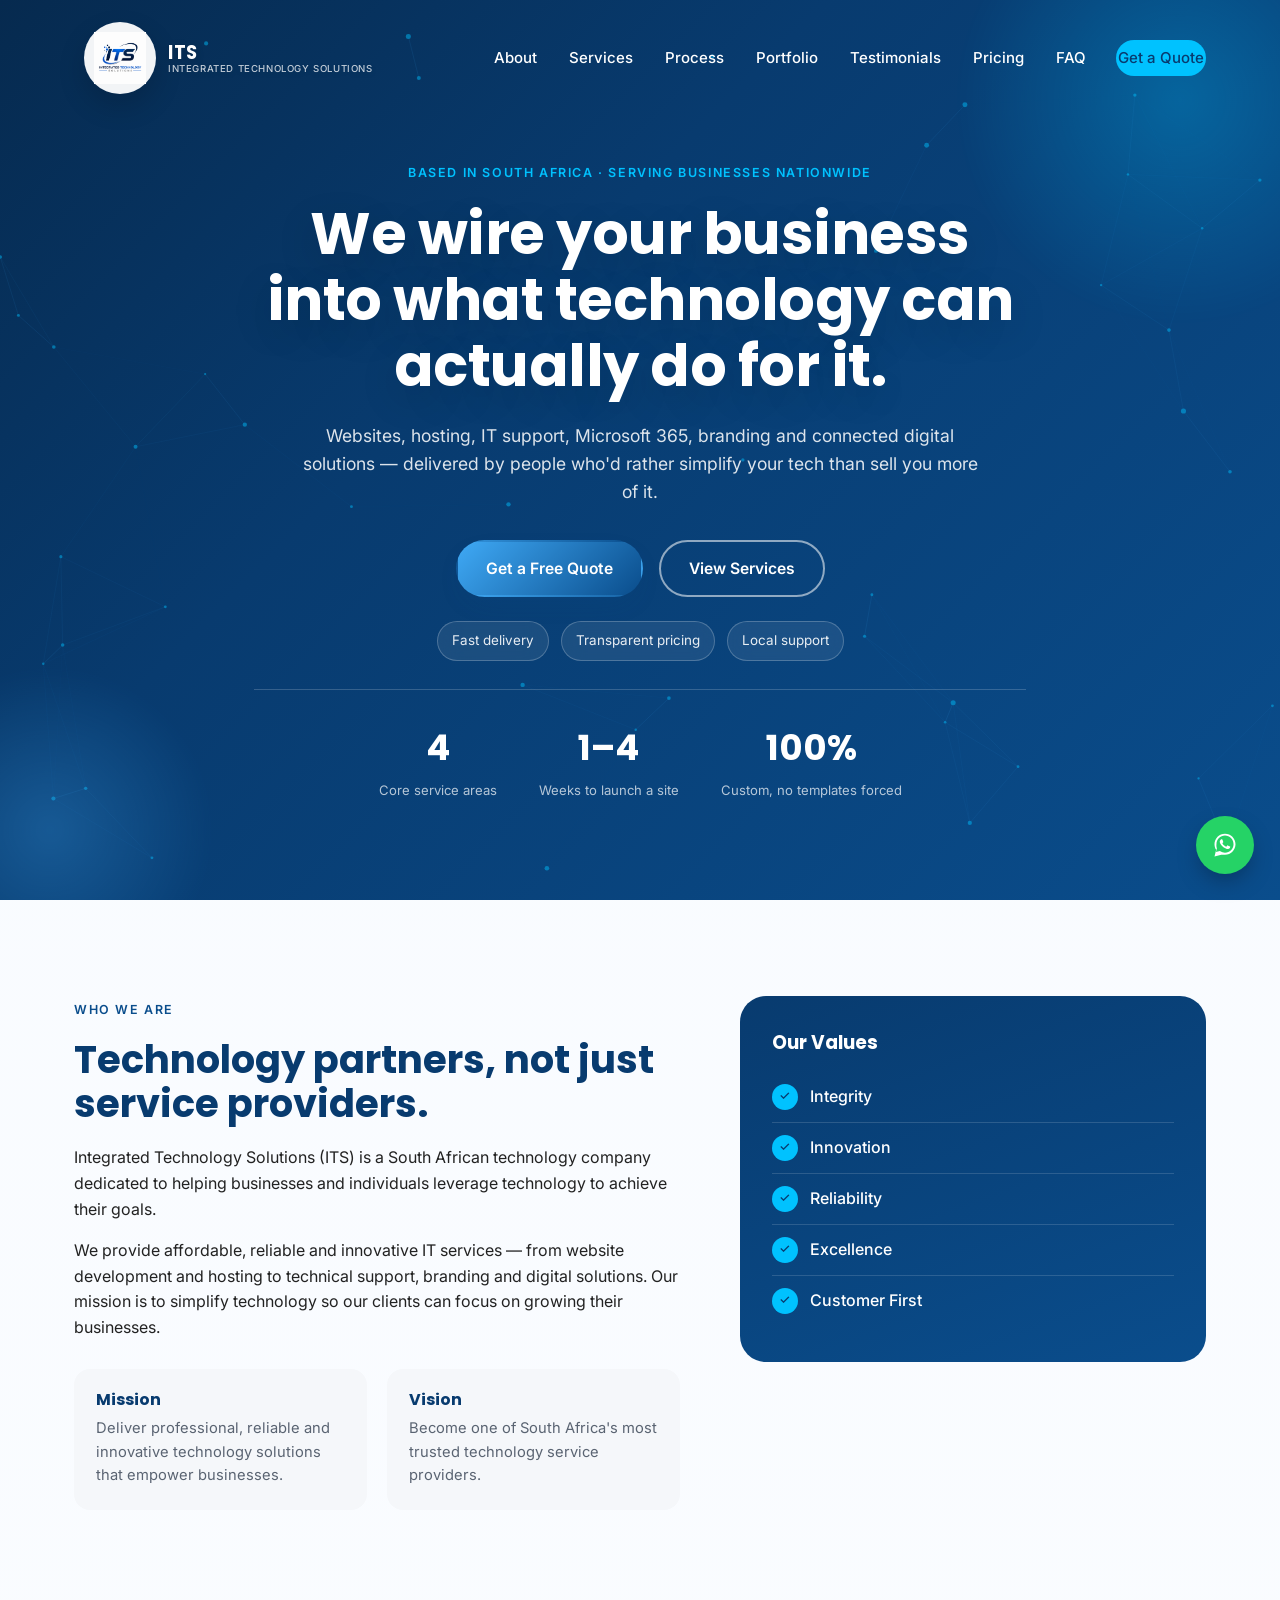
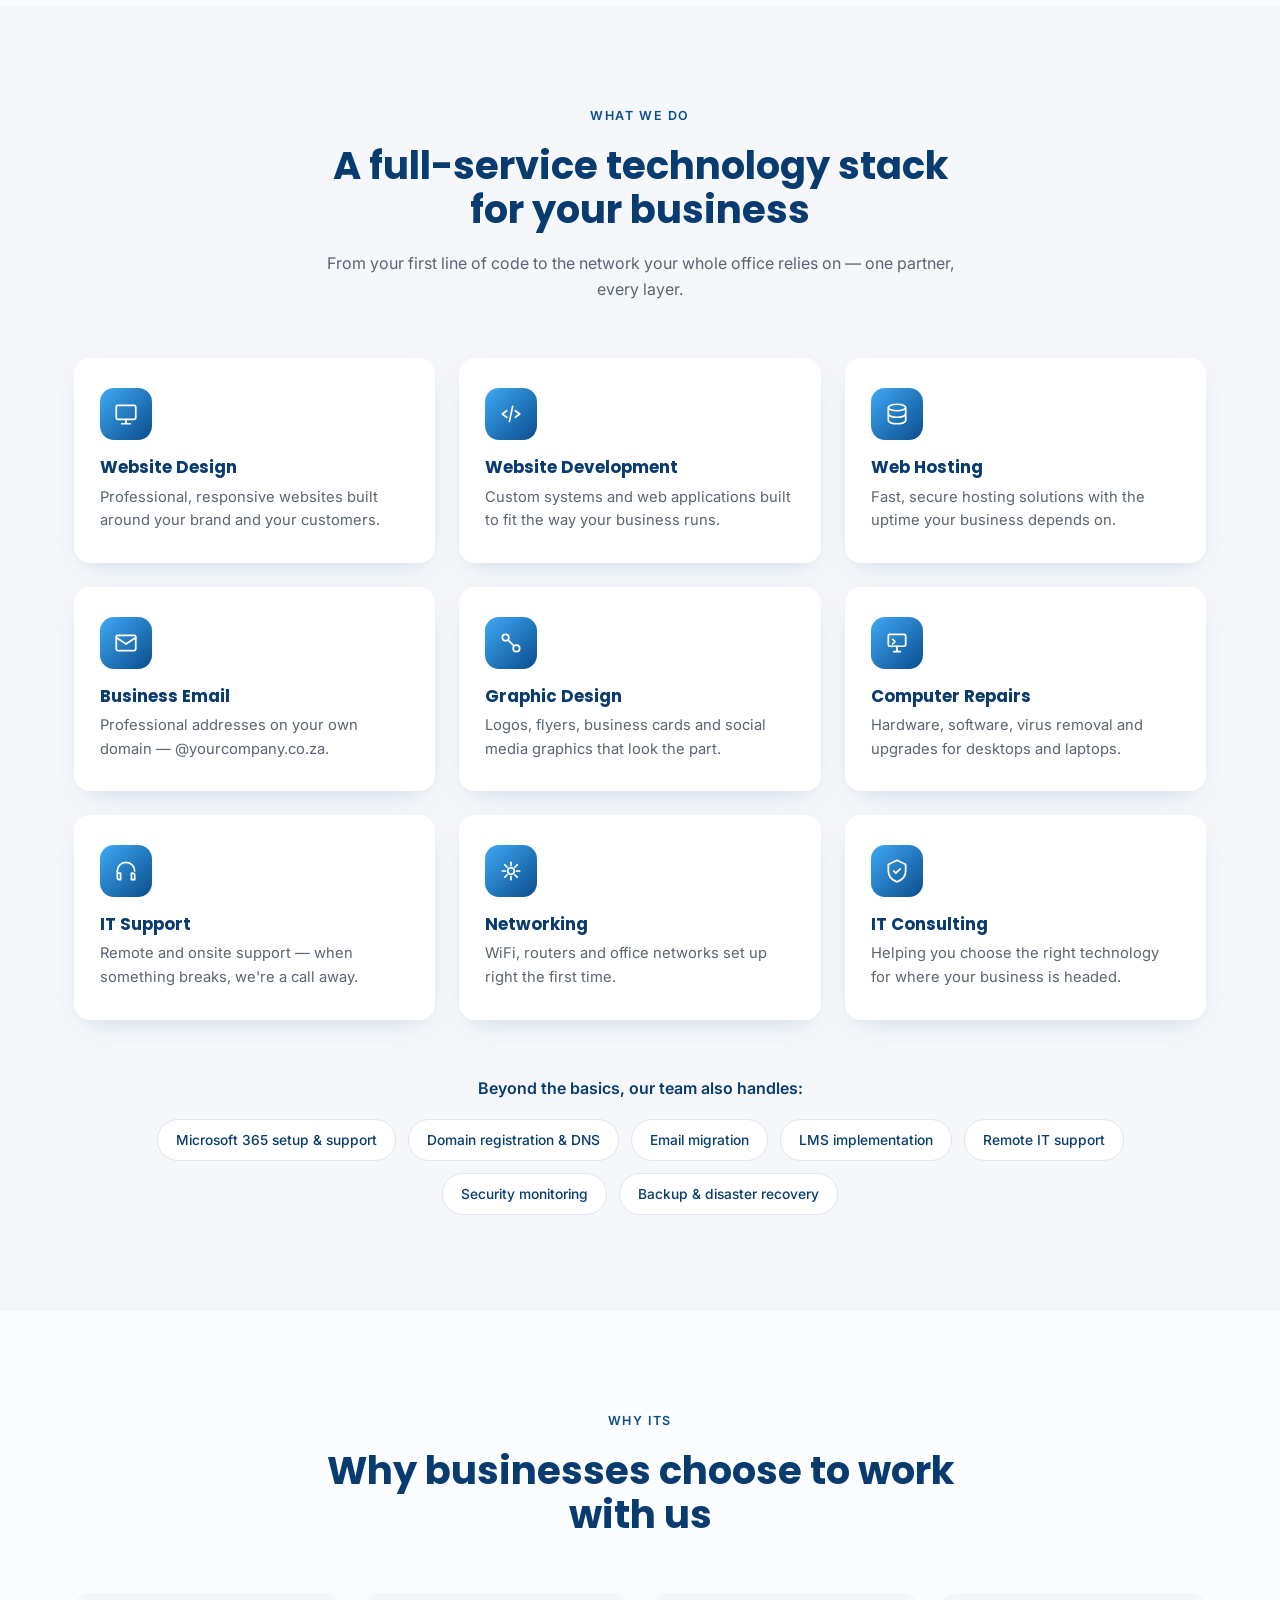
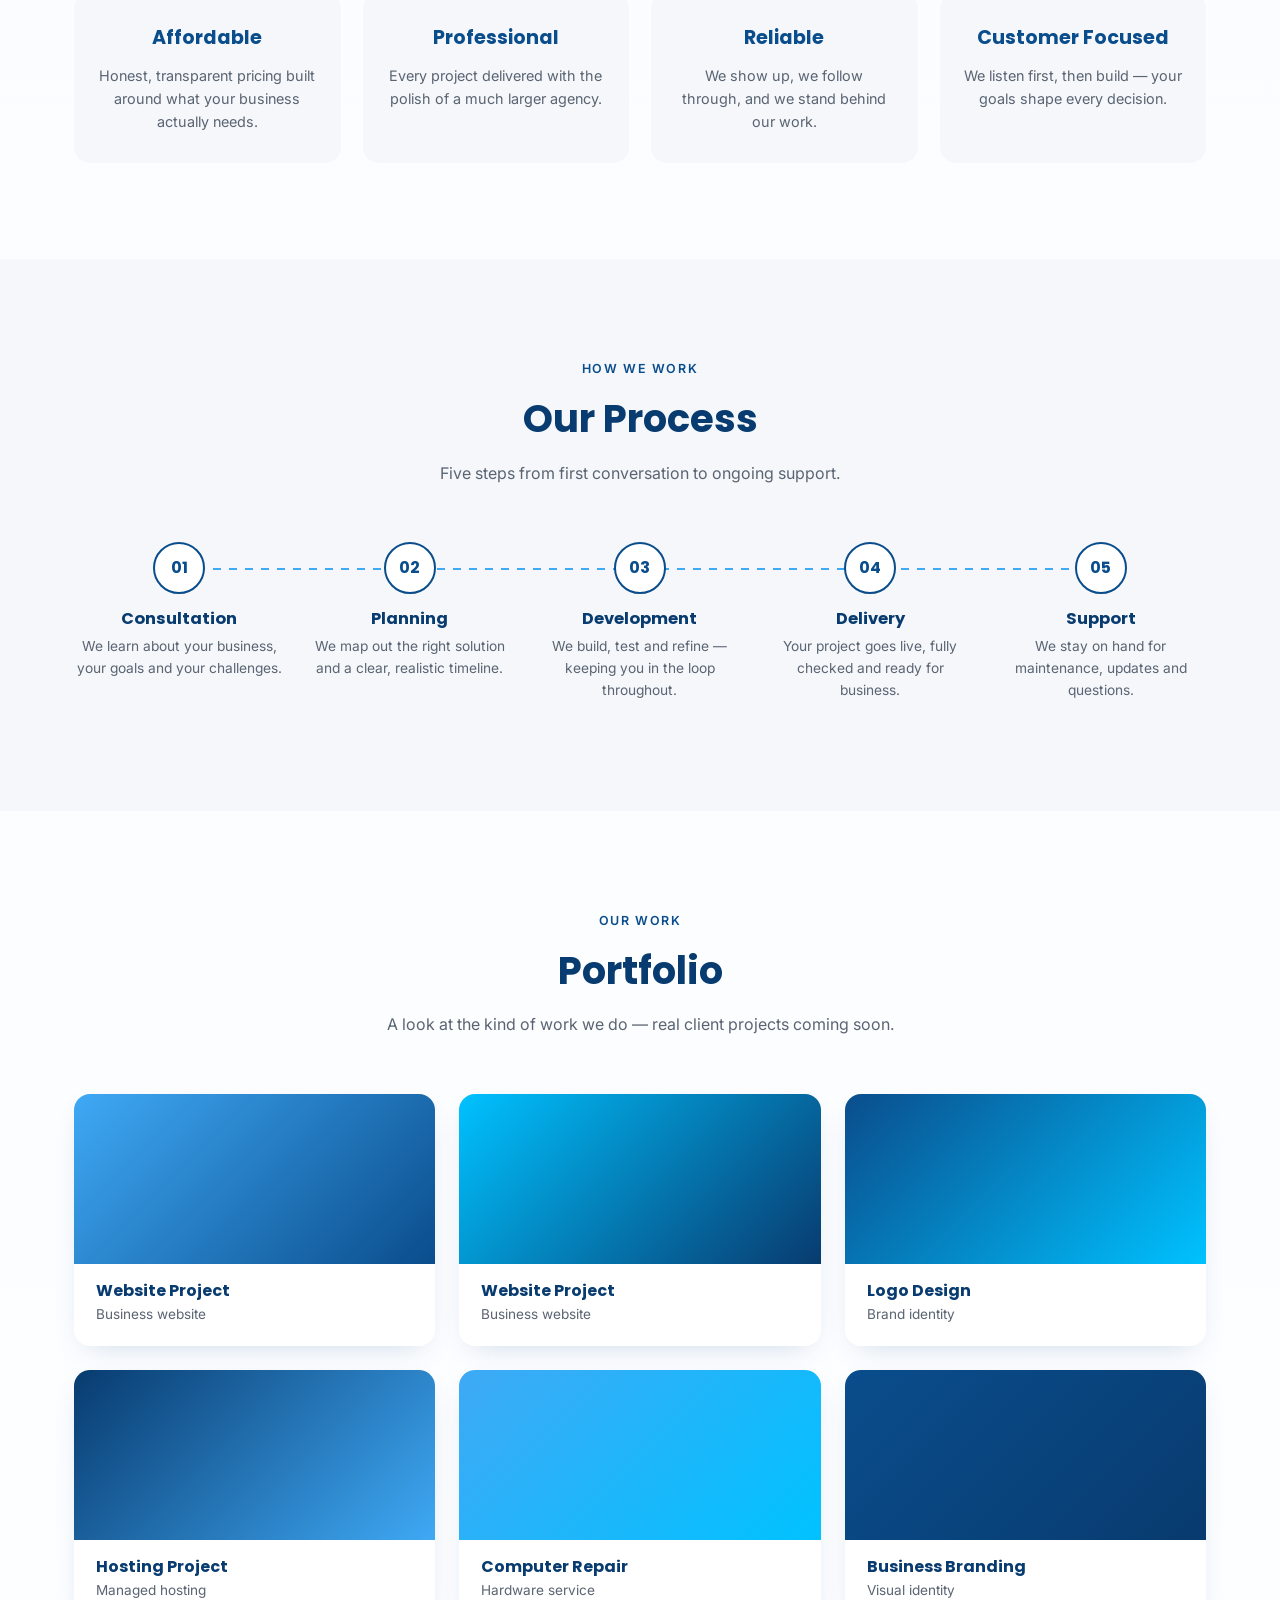
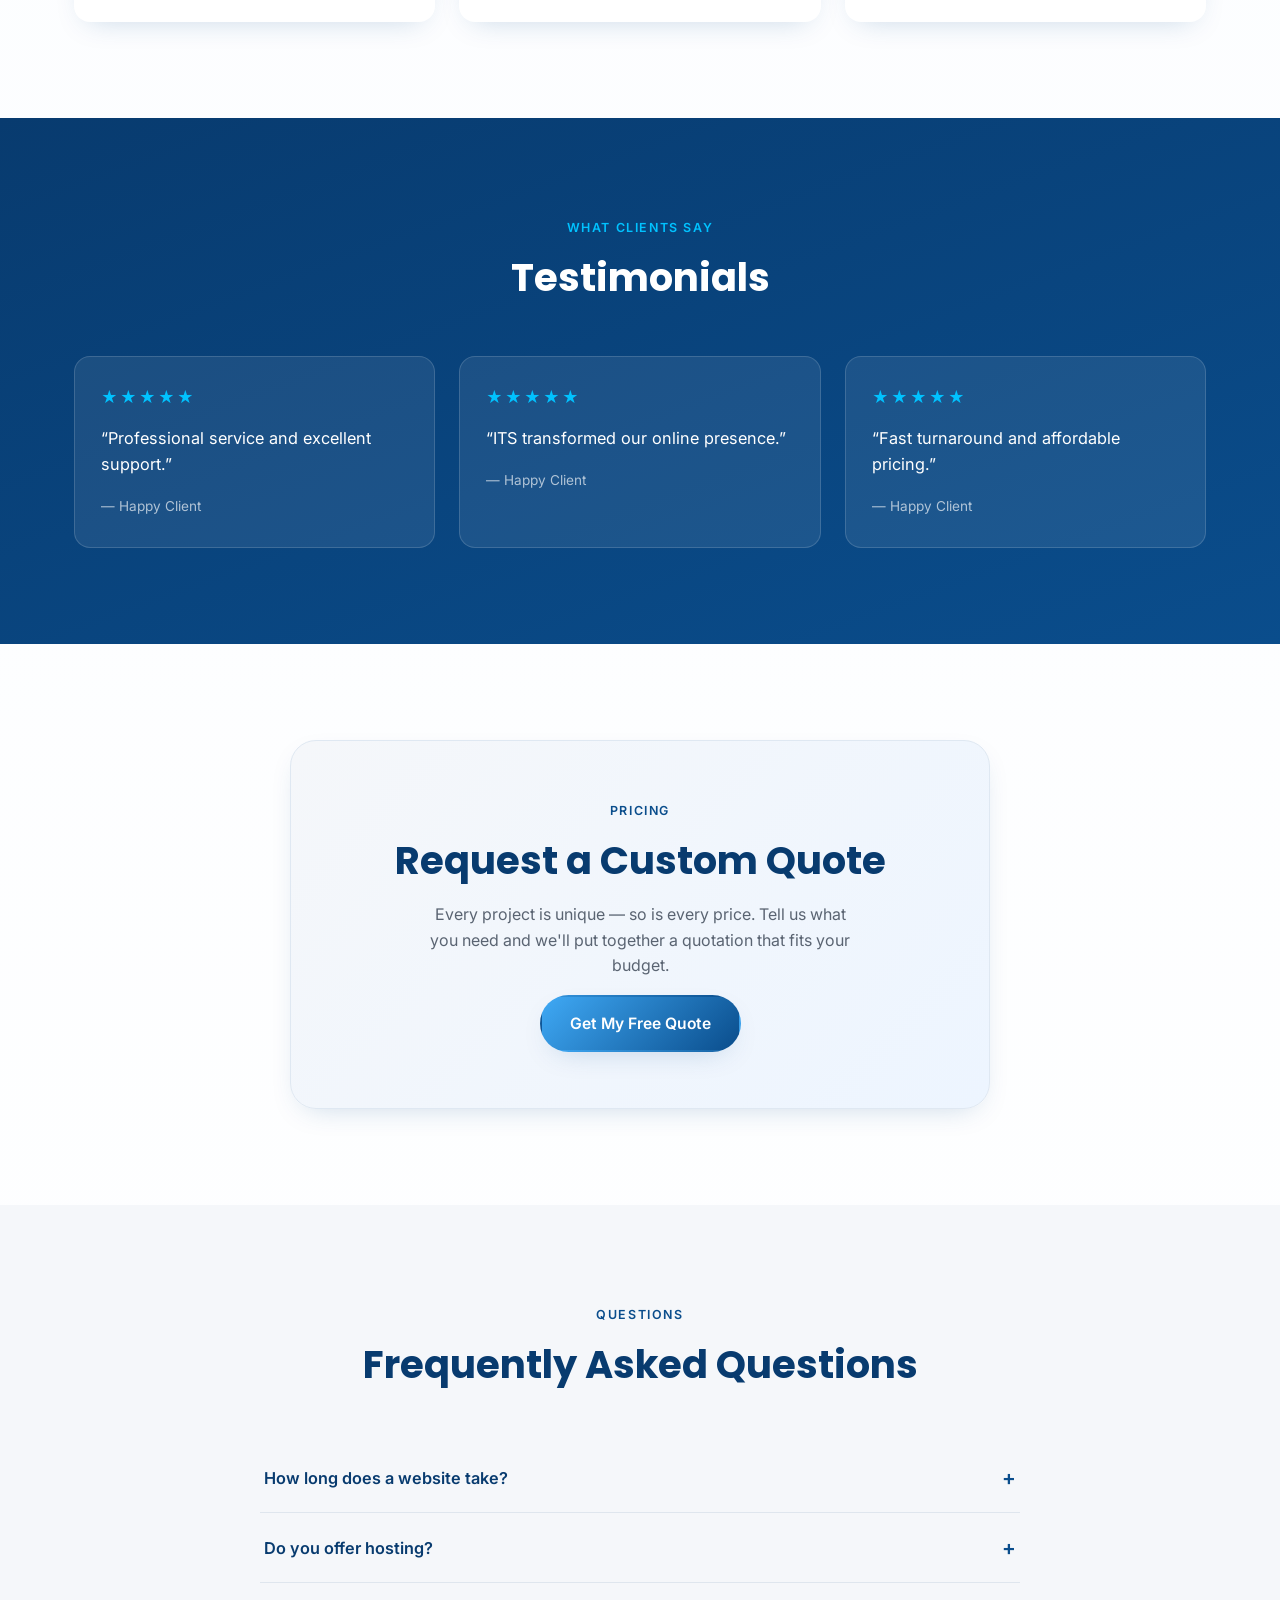
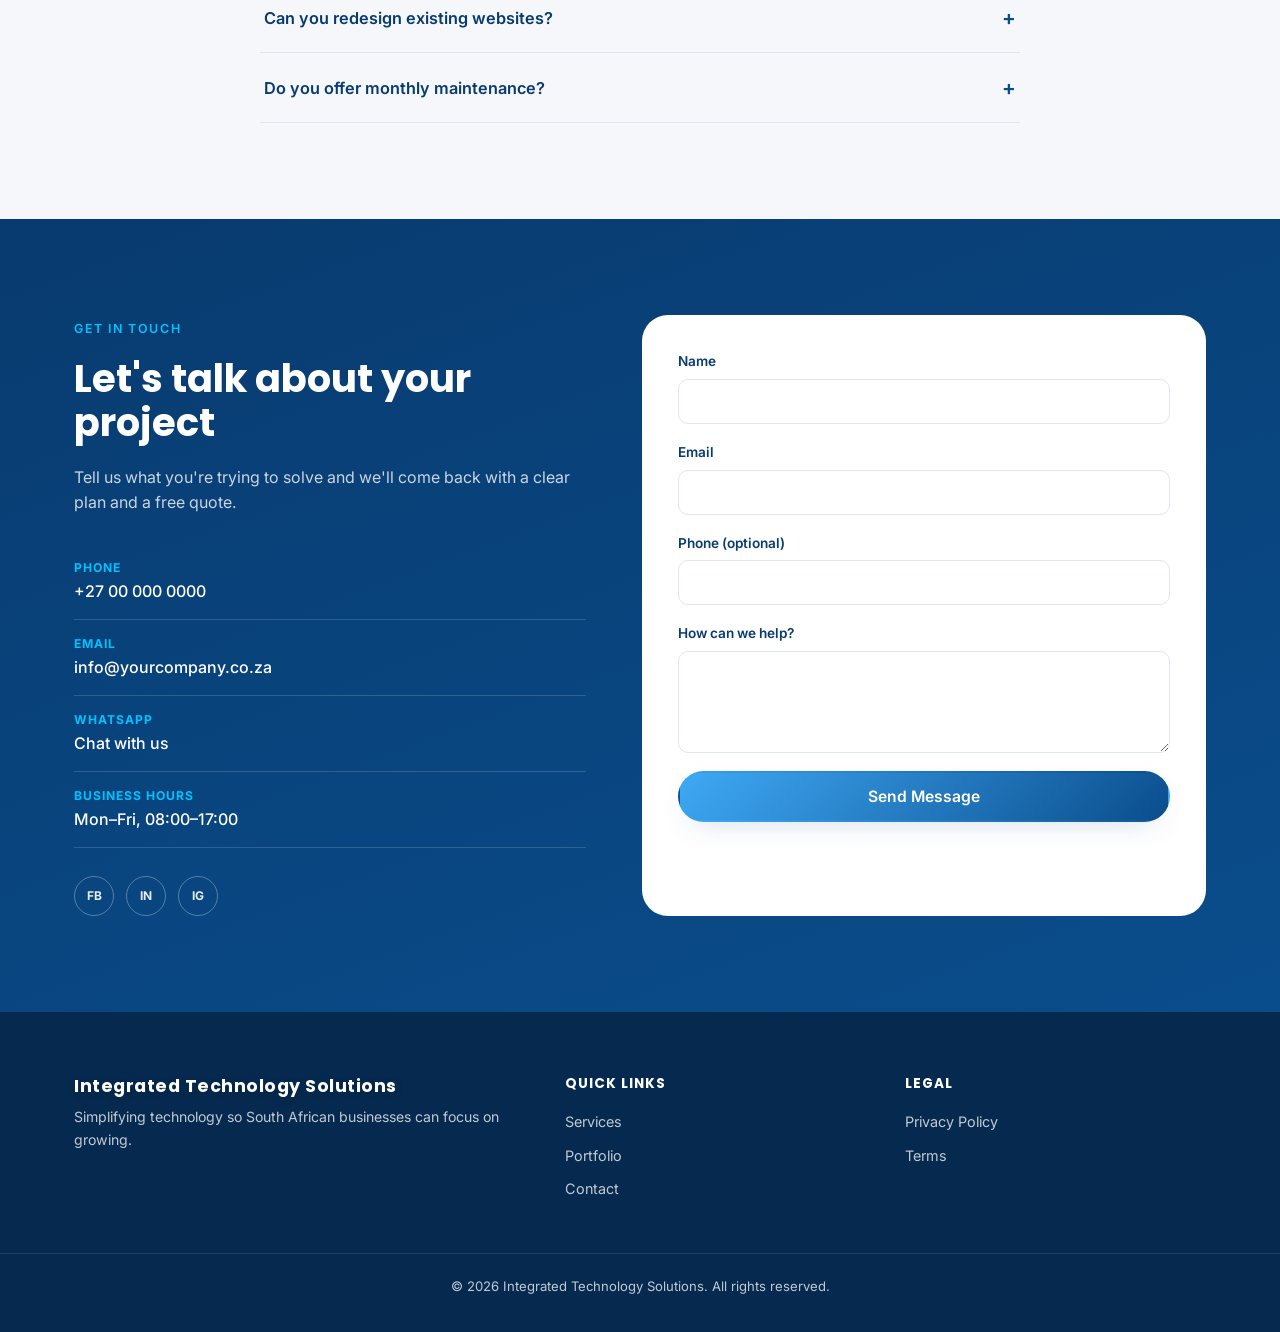
==== index.html @ 0eeb2078 "Initial ITS MVP" ====
<!DOCTYPE html>
<html lang="en">
<head>
<meta charset="UTF-8">
<meta name="viewport" content="width=device-width, initial-scale=1.0">
<title>Integrated Technology Solutions | IT Support, Web &amp; Hosting in South Africa</title>
<meta name="description" content="Integrated Technology Solutions (ITS) — professional websites, IT support, hosting, Microsoft 365, branding and digital solutions for South African businesses.">
<link rel="icon" href="assets/img/its.ico">
<link rel="preconnect" href="https://fonts.googleapis.com">
<link rel="preconnect" href="https://fonts.gstatic.com" crossorigin>
<link href="https://fonts.googleapis.com/css2?family=Poppins:wght@600;700;800&family=Inter:wght@400;500;600&display=swap" rel="stylesheet">
<link rel="stylesheet" href="assets/css/style.css">
</head>
<body>

<!-- ===== NAV ===== -->
<header class="site-header" id="siteHeader">
  <div class="nav-wrap">
    <a href="#home" class="brand">
      <span class="brand-mark" aria-hidden="true">
        <img src="assets/img/logo.png" alt="ITS logo" width="44" height="44">
      </span>
      <span class="brand-text">ITS<em>Integrated Technology Solutions</em></span>
    </a>

    <nav class="main-nav" id="mainNav" aria-label="Primary">
      <a href="#about">About</a>
      <a href="#services">Services</a>
      <a href="#process">Process</a>
      <a href="#portfolio">Portfolio</a>
      <a href="#testimonials">Testimonials</a>
      <a href="#pricing">Pricing</a>
      <a href="#faq">FAQ</a>
      <a href="#contact" class="nav-cta">Get a Quote</a>
    </nav>

    <button class="nav-toggle" id="navToggle" aria-label="Toggle menu" aria-expanded="false">
      <span></span><span></span><span></span>
    </button>
  </div>
</header>

<main>

<!-- ===== HERO ===== -->
<section class="hero" id="home">
  <canvas id="networkCanvas" aria-hidden="true"></canvas>
  <div class="hero-inner">
    <p class="eyebrow">Based in South Africa · Serving businesses nationwide</p>
    <h1>We wire your business into what technology can actually do for it.</h1>
    <p class="hero-lead">Websites, hosting, IT support, Microsoft&nbsp;365, branding and connected digital solutions &mdash; delivered by people who'd rather simplify your tech than sell you more of it.</p>
    <div class="hero-actions">
      <a href="#contact" class="btn btn-primary">Get a Free Quote</a>
      <a href="#services" class="btn btn-ghost">View Services</a>
    </div>
    <div class="hero-badges" aria-label="Highlights">
      <span>Fast delivery</span>
      <span>Transparent pricing</span>
      <span>Local support</span>
    </div>
    <div class="hero-stats" id="heroStats">
      <div class="stat"><span class="stat-num" data-count="4">0</span><span class="stat-label">Core service areas</span></div>
      <div class="stat"><span class="stat-num" data-count="1" data-suffix="&ndash;4">0</span><span class="stat-label">Weeks to launch a site</span></div>
      <div class="stat"><span class="stat-num" data-count="100" data-suffix="%">0</span><span class="stat-label">Custom, no templates forced</span></div>
    </div>
  </div>
</section>

<!-- ===== ABOUT ===== -->
<section class="section" id="about">
  <div class="container about-grid">
    <div class="about-copy reveal">
      <span class="eyebrow eyebrow-dark">Who we are</span>
      <h2>Technology partners, not just service providers.</h2>
      <p>Integrated Technology Solutions (ITS) is a South African technology company dedicated to helping businesses and individuals leverage technology to achieve their goals.</p>
      <p>We provide affordable, reliable and innovative IT services &mdash; from website development and hosting to technical support, branding and digital solutions. Our mission is to simplify technology so our clients can focus on growing their businesses.</p>

      <div class="mvv">
        <div class="mvv-card">
          <h3>Mission</h3>
          <p>Deliver professional, reliable and innovative technology solutions that empower businesses.</p>
        </div>
        <div class="mvv-card">
          <h3>Vision</h3>
          <p>Become one of South Africa's most trusted technology service providers.</p>
        </div>
      </div>
    </div>

    <div class="values-panel reveal">
      <h3>Our Values</h3>
      <ul class="values-list">
        <li><span class="check">&#10003;</span> Integrity</li>
        <li><span class="check">&#10003;</span> Innovation</li>
        <li><span class="check">&#10003;</span> Reliability</li>
        <li><span class="check">&#10003;</span> Excellence</li>
        <li><span class="check">&#10003;</span> Customer First</li>
      </ul>
    </div>
  </div>
</section>

<!-- ===== SERVICES ===== -->
<section class="section section-alt" id="services">
  <div class="container">
    <div class="section-head reveal">
      <span class="eyebrow eyebrow-dark">What we do</span>
      <h2>A full-service technology stack for your business</h2>
      <p class="section-sub">From your first line of code to the network your whole office relies on &mdash; one partner, every layer.</p>
    </div>

    <div class="services-grid">
      <div class="service-card reveal">
        <div class="service-icon">
          <svg viewBox="0 0 24 24" fill="none"><rect x="3" y="4" width="18" height="13" rx="1.5" stroke="currentColor" stroke-width="1.6"/><path d="M8 21h8M12 17v4" stroke="currentColor" stroke-width="1.6" stroke-linecap="round"/></svg>
        </div>
        <h3>Website Design</h3>
        <p>Professional, responsive websites built around your brand and your customers.</p>
      </div>

      <div class="service-card reveal">
        <div class="service-icon">
          <svg viewBox="0 0 24 24" fill="none"><path d="M8 9l-4 3 4 3M16 9l4 3-4 3M13.5 5l-3 14" stroke="currentColor" stroke-width="1.6" stroke-linecap="round" stroke-linejoin="round"/></svg>
        </div>
        <h3>Website Development</h3>
        <p>Custom systems and web applications built to fit the way your business runs.</p>
      </div>

      <div class="service-card reveal">
        <div class="service-icon">
          <svg viewBox="0 0 24 24" fill="none"><ellipse cx="12" cy="6" rx="8" ry="3" stroke="currentColor" stroke-width="1.6"/><path d="M4 6v12c0 1.7 3.6 3 8 3s8-1.3 8-3V6" stroke="currentColor" stroke-width="1.6"/><path d="M4 12c0 1.7 3.6 3 8 3s8-1.3 8-3" stroke="currentColor" stroke-width="1.6"/></svg>
        </div>
        <h3>Web Hosting</h3>
        <p>Fast, secure hosting solutions with the uptime your business depends on.</p>
      </div>

      <div class="service-card reveal">
        <div class="service-icon">
          <svg viewBox="0 0 24 24" fill="none"><rect x="3" y="5" width="18" height="14" rx="1.5" stroke="currentColor" stroke-width="1.6"/><path d="M3 7l9 6 9-6" stroke="currentColor" stroke-width="1.6" stroke-linecap="round"/></svg>
        </div>
        <h3>Business Email</h3>
        <p>Professional addresses on your own domain &mdash; @yourcompany.co.za.</p>
      </div>

      <div class="service-card reveal">
        <div class="service-icon">
          <svg viewBox="0 0 24 24" fill="none"><circle cx="7" cy="7" r="3" stroke="currentColor" stroke-width="1.6"/><circle cx="17" cy="17" r="3" stroke="currentColor" stroke-width="1.6"/><path d="M9.5 9.5l5 5" stroke="currentColor" stroke-width="1.6"/></svg>
        </div>
        <h3>Graphic Design</h3>
        <p>Logos, flyers, business cards and social media graphics that look the part.</p>
      </div>

      <div class="service-card reveal">
        <div class="service-icon">
          <svg viewBox="0 0 24 24" fill="none"><rect x="4" y="4" width="16" height="11" rx="1.5" stroke="currentColor" stroke-width="1.6"/><path d="M9 20h6M12 15v5" stroke="currentColor" stroke-width="1.6" stroke-linecap="round"/><path d="M8 8.5l2.2 2.2L8 13" stroke="currentColor" stroke-width="1.4" stroke-linecap="round" stroke-linejoin="round"/></svg>
        </div>
        <h3>Computer Repairs</h3>
        <p>Hardware, software, virus removal and upgrades for desktops and laptops.</p>
      </div>

      <div class="service-card reveal">
        <div class="service-icon">
          <svg viewBox="0 0 24 24" fill="none"><path d="M4 12a8 8 0 0116 0" stroke="currentColor" stroke-width="1.6" stroke-linecap="round"/><path d="M4 12v6a2 2 0 002 2h1v-6H4zM17 14h1a2 2 0 012 2v4h-3v-6z" stroke="currentColor" stroke-width="1.6" stroke-linejoin="round"/></svg>
        </div>
        <h3>IT Support</h3>
        <p>Remote and onsite support &mdash; when something breaks, we're a call away.</p>
      </div>

      <div class="service-card reveal">
        <div class="service-icon">
          <svg viewBox="0 0 24 24" fill="none"><circle cx="12" cy="12" r="3" stroke="currentColor" stroke-width="1.6"/><path d="M4 12h3M17 12h3M12 4v3M12 17v3M6.3 6.3l2.1 2.1M15.6 15.6l2.1 2.1M17.7 6.3l-2.1 2.1M8.4 15.6l-2.1 2.1" stroke="currentColor" stroke-width="1.6" stroke-linecap="round"/></svg>
        </div>
        <h3>Networking</h3>
        <p>WiFi, routers and office networks set up right the first time.</p>
      </div>

      <div class="service-card reveal">
        <div class="service-icon">
          <svg viewBox="0 0 24 24" fill="none"><path d="M12 2l8 4v6c0 5-3.4 8.4-8 10-4.6-1.6-8-5-8-10V6l8-4z" stroke="currentColor" stroke-width="1.6" stroke-linejoin="round"/><path d="M9 12l2 2 4-4" stroke="currentColor" stroke-width="1.6" stroke-linecap="round" stroke-linejoin="round"/></svg>
        </div>
        <h3>IT Consulting</h3>
        <p>Helping you choose the right technology for where your business is headed.</p>
      </div>
    </div>

    <div class="specialty-strip reveal">
      <p class="specialty-lead">Beyond the basics, our team also handles:</p>
      <div class="specialty-tags">
        <span>Microsoft 365 setup &amp; support</span>
        <span>Domain registration &amp; DNS</span>
        <span>Email migration</span>
        <span>LMS implementation</span>
        <span>Remote IT support</span>
        <span>Security monitoring</span>
        <span>Backup &amp; disaster recovery</span>
      </div>
    </div>
  </div>
</section>

<!-- ===== WHY CHOOSE US ===== -->
<section class="section" id="why">
  <div class="container">
    <div class="section-head reveal">
      <span class="eyebrow eyebrow-dark">Why ITS</span>
      <h2>Why businesses choose to work with us</h2>
    </div>
    <div class="why-grid">
      <div class="why-card reveal">
        <span class="why-num">Affordable</span>
        <p>Honest, transparent pricing built around what your business actually needs.</p>
      </div>
      <div class="why-card reveal">
        <span class="why-num">Professional</span>
        <p>Every project delivered with the polish of a much larger agency.</p>
      </div>
      <div class="why-card reveal">
        <span class="why-num">Reliable</span>
        <p>We show up, we follow through, and we stand behind our work.</p>
      </div>
      <div class="why-card reveal">
        <span class="why-num">Customer&nbsp;Focused</span>
        <p>We listen first, then build &mdash; your goals shape every decision.</p>
      </div>
    </div>
  </div>
</section>

<!-- ===== PROCESS ===== -->
<section class="section section-alt" id="process">
  <div class="container">
    <div class="section-head reveal">
      <span class="eyebrow eyebrow-dark">How we work</span>
      <h2>Our Process</h2>
      <p class="section-sub">Five steps from first conversation to ongoing support.</p>
    </div>
    <div class="process-track">
      <div class="process-step reveal">
        <span class="step-index">01</span>
        <h3>Consultation</h3>
        <p>We learn about your business, your goals and your challenges.</p>
      </div>
      <div class="process-step reveal">
        <span class="step-index">02</span>
        <h3>Planning</h3>
        <p>We map out the right solution and a clear, realistic timeline.</p>
      </div>
      <div class="process-step reveal">
        <span class="step-index">03</span>
        <h3>Development</h3>
        <p>We build, test and refine &mdash; keeping you in the loop throughout.</p>
      </div>
      <div class="process-step reveal">
        <span class="step-index">04</span>
        <h3>Delivery</h3>
        <p>Your project goes live, fully checked and ready for business.</p>
      </div>
      <div class="process-step reveal">
        <span class="step-index">05</span>
        <h3>Support</h3>
        <p>We stay on hand for maintenance, updates and questions.</p>
      </div>
    </div>
  </div>
</section>

<!-- ===== PORTFOLIO ===== -->
<section class="section" id="portfolio">
  <div class="container">
    <div class="section-head reveal">
      <span class="eyebrow eyebrow-dark">Our work</span>
      <h2>Portfolio</h2>
      <p class="section-sub">A look at the kind of work we do &mdash; real client projects coming soon.</p>
    </div>
    <div class="portfolio-grid">
      <div class="portfolio-card reveal"><div class="portfolio-thumb thumb-1"></div><h3>Website Project</h3><p>Business website</p></div>
      <div class="portfolio-card reveal"><div class="portfolio-thumb thumb-2"></div><h3>Website Project</h3><p>Business website</p></div>
      <div class="portfolio-card reveal"><div class="portfolio-thumb thumb-3"></div><h3>Logo Design</h3><p>Brand identity</p></div>
      <div class="portfolio-card reveal"><div class="portfolio-thumb thumb-4"></div><h3>Hosting Project</h3><p>Managed hosting</p></div>
      <div class="portfolio-card reveal"><div class="portfolio-thumb thumb-5"></div><h3>Computer Repair</h3><p>Hardware service</p></div>
      <div class="portfolio-card reveal"><div class="portfolio-thumb thumb-6"></div><h3>Business Branding</h3><p>Visual identity</p></div>
    </div>
  </div>
</section>

<!-- ===== TESTIMONIALS ===== -->
<section class="section section-dark" id="testimonials">
  <div class="container">
    <div class="section-head reveal">
      <span class="eyebrow">What clients say</span>
      <h2>Testimonials</h2>
    </div>
    <div class="testimonial-grid">
      <div class="testimonial-card reveal">
        <div class="stars">&#9733;&#9733;&#9733;&#9733;&#9733;</div>
        <p>&ldquo;Professional service and excellent support.&rdquo;</p>
        <span class="testimonial-name">&mdash; Happy Client</span>
      </div>
      <div class="testimonial-card reveal">
        <div class="stars">&#9733;&#9733;&#9733;&#9733;&#9733;</div>
        <p>&ldquo;ITS transformed our online presence.&rdquo;</p>
        <span class="testimonial-name">&mdash; Happy Client</span>
      </div>
      <div class="testimonial-card reveal">
        <div class="stars">&#9733;&#9733;&#9733;&#9733;&#9733;</div>
        <p>&ldquo;Fast turnaround and affordable pricing.&rdquo;</p>
        <span class="testimonial-name">&mdash; Happy Client</span>
      </div>
    </div>
  </div>
</section>

<!-- ===== PRICING ===== -->
<section class="section" id="pricing">
  <div class="container">
    <div class="pricing-panel reveal">
      <span class="eyebrow eyebrow-dark">Pricing</span>
      <h2>Request a Custom Quote</h2>
      <p>Every project is unique &mdash; so is every price. Tell us what you need and we'll put together a quotation that fits your budget.</p>
      <a href="#contact" class="btn btn-primary">Get My Free Quote</a>
    </div>
  </div>
</section>

<!-- ===== FAQ ===== -->
<section class="section section-alt" id="faq">
  <div class="container">
    <div class="section-head reveal">
      <span class="eyebrow eyebrow-dark">Questions</span>
      <h2>Frequently Asked Questions</h2>
    </div>
    <div class="faq-list reveal">
      <div class="faq-item">
        <button class="faq-q" aria-expanded="false">
          How long does a website take?
          <span class="faq-icon">+</span>
        </button>
        <div class="faq-a"><p>Usually between 1&ndash;4 weeks, depending on scope.</p></div>
      </div>
      <div class="faq-item">
        <button class="faq-q" aria-expanded="false">
          Do you offer hosting?
          <span class="faq-icon">+</span>
        </button>
        <div class="faq-a"><p>Yes &mdash; fast, secure hosting for every site we build.</p></div>
      </div>
      <div class="faq-item">
        <button class="faq-q" aria-expanded="false">
          Can you redesign existing websites?
          <span class="faq-icon">+</span>
        </button>
        <div class="faq-a"><p>Absolutely &mdash; we can rebuild or refresh what you already have.</p></div>
      </div>
      <div class="faq-item">
        <button class="faq-q" aria-expanded="false">
          Do you offer monthly maintenance?
          <span class="faq-icon">+</span>
        </button>
        <div class="faq-a"><p>Yes, ongoing maintenance and support plans are available.</p></div>
      </div>
    </div>
  </div>
</section>

<!-- ===== CONTACT ===== -->
<section class="section section-dark" id="contact">
  <div class="container contact-grid">
    <div class="contact-info reveal">
      <span class="eyebrow">Get in touch</span>
      <h2>Let's talk about your project</h2>
      <p>Tell us what you're trying to solve and we'll come back with a clear plan and a free quote.</p>

      <ul class="contact-details">
        <li><strong>Phone</strong><a href="tel:+27000000000">+27 00 000 0000</a></li>
        <li><strong>Email</strong><a href="mailto:info@yourcompany.co.za">info@yourcompany.co.za</a></li>
        <li><strong>WhatsApp</strong><a href="https://wa.me/27000000000" target="_blank" rel="noopener">Chat with us</a></li>
        <li><strong>Business Hours</strong><span>Mon&ndash;Fri, 08:00&ndash;17:00</span></li>
      </ul>

      <div class="social-row">
        <a href="#" aria-label="Facebook">FB</a>
        <a href="#" aria-label="LinkedIn">IN</a>
        <a href="#" aria-label="Instagram">IG</a>
      </div>
    </div>

    <form class="contact-form reveal" id="contactForm" novalidate>
      <div class="form-row">
        <label for="name">Name</label>
        <input type="text" id="name" name="name" required>
        <span class="form-error" data-for="name">Please enter your name.</span>
      </div>
      <div class="form-row">
        <label for="email">Email</label>
        <input type="email" id="email" name="email" required>
        <span class="form-error" data-for="email">Please enter a valid email.</span>
      </div>
      <div class="form-row">
        <label for="phone">Phone (optional)</label>
        <input type="tel" id="phone" name="phone">
      </div>
      <div class="form-row">
        <label for="message">How can we help?</label>
        <textarea id="message" name="message" rows="4" required></textarea>
        <span class="form-error" data-for="message">Please tell us a bit about your project.</span>
      </div>
      <button type="submit" class="btn btn-primary btn-block">Send Message</button>
      <p class="form-success" id="formSuccess" role="status">Thanks &mdash; your message has been noted. We'll be in touch shortly.</p>
    </form>
  </div>
</section>

</main>

<!-- ===== FOOTER ===== -->
<footer class="site-footer">
  <div class="container footer-grid">
    <div>
      <span class="brand-text footer-brand">Integrated Technology Solutions</span>
      <p>Simplifying technology so South African businesses can focus on growing.</p>
    </div>
    <div>
      <h4>Quick Links</h4>
      <a href="#services">Services</a>
      <a href="#portfolio">Portfolio</a>
      <a href="#contact">Contact</a>
    </div>
    <div>
      <h4>Legal</h4>
      <a href="#">Privacy Policy</a>
      <a href="#">Terms</a>
    </div>
  </div>
  <div class="footer-bottom">
    <p>&copy; 2026 Integrated Technology Solutions. All rights reserved.</p>
  </div>
</footer>

<!-- ===== FLOATING WHATSAPP ===== -->
<a href="https://wa.me/27000000000" class="whatsapp-float" target="_blank" rel="noopener" aria-label="Chat on WhatsApp">
  <svg viewBox="0 0 32 32" width="28" height="28" fill="currentColor"><path d="M16.001 3C9.373 3 4 8.373 4 15c0 2.386.699 4.611 1.902 6.482L4 29l7.706-1.874A11.94 11.94 0 0016.001 27C22.628 27 28 21.627 28 15S22.628 3 16.001 3zm0 21.75c-1.988 0-3.85-.57-5.418-1.554l-.388-.242-4.575 1.113 1.15-4.46-.253-.393A9.71 9.71 0 016.25 15c0-5.376 4.375-9.75 9.751-9.75S25.75 9.624 25.75 15 21.377 24.75 16.001 24.75zm5.354-7.312c-.294-.147-1.737-.858-2.006-.956-.269-.098-.465-.147-.66.147-.196.294-.758.955-.929 1.152-.171.196-.343.22-.637.073-.294-.147-1.24-.457-2.362-1.457-.873-.779-1.463-1.741-1.634-2.035-.171-.294-.018-.453.129-.6.132-.132.294-.343.44-.514.148-.171.196-.294.294-.49.098-.196.049-.367-.024-.514-.073-.147-.66-1.59-.904-2.178-.238-.573-.48-.495-.66-.504-.171-.008-.367-.01-.563-.01s-.514.073-.783.367c-.269.294-1.026 1.002-1.026 2.444s1.051 2.836 1.198 3.032c.147.196 2.07 3.16 5.016 4.432.701.303 1.248.484 1.674.62.703.224 1.343.192 1.849.117.564-.084 1.737-.71 1.982-1.395.245-.685.245-1.272.171-1.395-.073-.123-.269-.196-.563-.343z"/></svg>
</a>

<script src="assets/js/script.js"></script>
</body>
</html>
---- assets/css/style.css ----
/* =========================================================
   Integrated Technology Solutions — Design tokens
   Colour: Primary #0A4D8C · Dark #083B6F · Light Blue #3FA9F5
           Accent #00C2FF · Grey #F5F7FA · Text #222222
   Type: Poppins (display) / Inter (body)
   ========================================================= */

:root{
  --primary:#0A4D8C;
  --primary-dark:#083B6F;
  --light-blue:#3FA9F5;
  --accent:#00C2FF;
  --white:#FFFFFF;
  --grey:#F5F7FA;
  --text:#222222;
  --text-soft:#5A6472;

  --font-head:'Poppins', sans-serif;
  --font-body:'Inter', sans-serif;

  --radius-sm:10px;
  --radius-md:16px;
  --radius-lg:26px;

  --shadow-card:0 10px 30px -14px rgba(10,77,140,.25);
  --shadow-hover:0 20px 40px -14px rgba(10,77,140,.35);

  --ease:cubic-bezier(.22,1,.36,1);
}

*{box-sizing:border-box;}
html{scroll-behavior:smooth; scroll-padding-top:100px;}
@media (prefers-reduced-motion: reduce){
  html{scroll-behavior:auto;}
  *{animation-duration:.001ms !important; animation-iteration-count:1 !important; transition-duration:.001ms !important;}
}

body{
  margin:0;
  font-family:var(--font-body);
  color:var(--text);
  background:linear-gradient(180deg, #f8fbff 0%, var(--white) 100%);
  line-height:1.6;
  -webkit-font-smoothing:antialiased;
}

h1,h2,h3,h4{
  font-family:var(--font-head);
  font-weight:700;
  line-height:1.15;
  margin:0 0 .5em;
  color:var(--primary-dark);
}

p{margin:0 0 1em;}
a{color:inherit; text-decoration:none;}
img{max-width:100%; display:block;}
ul{list-style:none; margin:0; padding:0;}
button{font-family:inherit;}

.container{
  max-width:1180px;
  margin:0 auto;
  padding:0 24px;
}

:focus-visible{
  outline:3px solid var(--accent);
  outline-offset:2px;
}

/* ---------- Buttons ---------- */
.btn{
  display:inline-flex;
  align-items:center;
  justify-content:center;
  gap:8px;
  padding:14px 28px;
  border-radius:999px;
  font-weight:600;
  font-size:.98rem;
  border:2px solid transparent;
  cursor:pointer;
  transition:transform .25s var(--ease), box-shadow .25s var(--ease), background .25s var(--ease), color .25s var(--ease);
}
.btn-primary{
  background:linear-gradient(135deg, var(--light-blue), var(--primary));
  color:var(--white);
  box-shadow:var(--shadow-card);
}
.btn-primary:hover{
  transform:translateY(-2px);
  box-shadow:var(--shadow-hover);
}
.btn-ghost{
  background:transparent;
  border-color:rgba(255,255,255,.55);
  color:var(--white);
}
.btn-ghost:hover{
  background:rgba(255,255,255,.12);
  transform:translateY(-2px);
}
.btn-block{width:100%;}

/* ---------- Header / Nav ---------- */
.site-header{
  position:fixed;
  top:0; left:0; right:0;
  z-index:100;
  padding:16px 0;
  transition:background .3s var(--ease), padding .3s var(--ease), box-shadow .3s var(--ease);
}
.site-header.scrolled{
  background:rgba(255,255,255,.92);
  backdrop-filter:blur(10px);
  padding:10px 0;
  box-shadow:0 6px 24px -10px rgba(10,20,40,.15);
}
.nav-wrap{
  max-width:1180px;
  margin:0 auto;
  padding:0 24px;
  display:flex;
  align-items:center;
  justify-content:space-between;
  gap:20px;
}
.brand{
  display:flex;
  align-items:center;
  gap:12px;
  color:var(--white);
  transition:color .3s var(--ease);
  padding:6px 10px;
  border-radius:999px;
}
.site-header.scrolled .brand{color:var(--primary-dark);}
.brand-mark{
  color:var(--accent);
  display:flex;
  align-items:center;
  justify-content:center;
  flex-shrink:0;
  width:72px;
  height:72px;
  padding:10px;
  border-radius:50%;
  background:rgba(255,255,255,.95);
  box-shadow:0 12px 28px rgba(0,0,0,.16);
}
.brand-mark img{
  width:100%;
  height:100%;
  object-fit:contain;
  display:block;
}
.brand-text{
  font-family:var(--font-head);
  font-weight:700;
  font-size:1.15rem;
  letter-spacing:.5px;
  display:flex;
  flex-direction:column;
  line-height:1.15;
  text-shadow:0 2px 8px rgba(0,0,0,.2);
}
.brand-text em{
  font-style:normal;
  font-family:var(--font-body);
  font-weight:500;
  font-size:.6rem;
  letter-spacing:.6px;
  text-transform:uppercase;
  opacity:.75;
}
.main-nav{
  display:flex;
  align-items:center;
  gap:28px;
}
.main-nav a{
  color:var(--white);
  font-size:.94rem;
  font-weight:500;
  position:relative;
  padding:6px 2px;
  transition:color .3s var(--ease);
}
.site-header.scrolled .main-nav a{color:var(--text);}
.main-nav a:not(.nav-cta)::after{
  content:'';
  position:absolute;
  left:0; bottom:0;
  width:0; height:2px;
  background:var(--accent);
  transition:width .25s var(--ease);
}
.main-nav a:not(.nav-cta):hover::after{width:100%;}
.nav-cta{
  background:var(--accent);
  color:var(--primary-dark) !important;
  padding:10px 20px;
  border-radius:999px;
  font-weight:600;
}
.nav-cta:hover{background:var(--white);}

.nav-toggle{
  display:none;
  flex-direction:column;
  gap:5px;
  background:none;
  border:none;
  cursor:pointer;
  padding:6px;
}
.nav-toggle span{
  width:24px; height:2px;
  background:var(--white);
  transition:.3s var(--ease);
}
.site-header.scrolled .nav-toggle span{background:var(--primary-dark);}

/* ---------- Hero ---------- */
.hero{
  position:relative;
  min-height:100vh;
  display:flex;
  align-items:center;
  background:linear-gradient(135deg, #062a4f 0%, var(--primary-dark) 38%, var(--primary) 100%);
  overflow:hidden;
  padding:140px 0 80px;
}
.hero::before,
.hero::after{
  content:'';
  position:absolute;
  inset:auto;
  border-radius:50%;
  filter:blur(8px);
  opacity:.28;
  pointer-events:none;
}
.hero::before{
  width:440px;
  height:440px;
  right:-120px;
  top:-120px;
  background:radial-gradient(circle, var(--accent) 0%, transparent 72%);
}
.hero::after{
  width:320px;
  height:320px;
  left:-110px;
  bottom:-90px;
  background:radial-gradient(circle, #3FA9F5 0%, transparent 72%);
}
#networkCanvas{
  position:absolute;
  inset:0;
  width:100%;
  height:100%;
  opacity:.55;
}
.hero-inner{
  position:relative;
  z-index:2;
  max-width:820px;
  margin:0 auto;
  padding:0 24px;
  text-align:center;
  color:var(--white);
}
.eyebrow{
  display:inline-block;
  font-size:.78rem;
  font-weight:600;
  letter-spacing:1.6px;
  text-transform:uppercase;
  color:var(--accent);
  margin-bottom:18px;
}
.eyebrow-dark{color:var(--primary);}
.hero h1{
  color:var(--white);
  font-size:clamp(2.1rem, 5vw, 3.6rem);
  margin-bottom:22px;
  letter-spacing:-.5px;
  text-shadow:0 12px 40px rgba(0,0,0,.16);
}
.hero-lead{
  font-size:1.1rem;
  color:rgba(255,255,255,.86);
  max-width:680px;
  margin:0 auto 34px;
}
.hero-actions{
  display:flex;
  gap:16px;
  justify-content:center;
  flex-wrap:wrap;
  margin-bottom:24px;
}
.hero-badges{
  display:flex;
  justify-content:center;
  gap:12px;
  flex-wrap:wrap;
  margin-bottom:28px;
}
.hero-badges span{
  padding:8px 14px;
  border:1px solid rgba(255,255,255,.22);
  border-radius:999px;
  background:rgba(255,255,255,.08);
  backdrop-filter:blur(10px);
  font-size:.84rem;
  color:rgba(255,255,255,.9);
}
.hero-stats{
  display:flex;
  justify-content:center;
  gap:42px;
  flex-wrap:wrap;
  border-top:1px solid rgba(255,255,255,.18);
  padding-top:30px;
}
.stat{display:flex; flex-direction:column;}
.stat-num{
  font-family:var(--font-head);
  font-weight:700;
  font-size:2.2rem;
  color:var(--white);
}
.stat-label{
  font-size:.82rem;
  color:rgba(255,255,255,.7);
  margin-top:4px;
}

/* ---------- Sections ---------- */
.section{padding:96px 0;}
.section-alt{background:var(--grey);}
.section-dark{
  background:linear-gradient(160deg, var(--primary-dark), var(--primary));
  color:rgba(255,255,255,.9);
}
.section-dark h2, .section-dark h3{color:var(--white);}
.section-head{
  max-width:640px;
  margin:0 auto 56px;
  text-align:center;
}
.section-sub{color:var(--text-soft);}
.section-dark .section-sub{color:rgba(255,255,255,.75);}
.section h2{font-size:clamp(1.8rem, 3.4vw, 2.4rem);}

/* reveal on scroll */
.reveal{
  opacity:0;
  transform:translateY(28px);
  transition:opacity .7s var(--ease), transform .7s var(--ease);
}
.reveal.is-visible{opacity:1; transform:none;}

/* ---------- About ---------- */
.about-grid{
  display:grid;
  grid-template-columns:1.3fr 1fr;
  gap:60px;
  align-items:start;
}
.mvv{
  display:grid;
  grid-template-columns:1fr 1fr;
  gap:20px;
  margin-top:28px;
}
.mvv-card{
  background:var(--grey);
  border-radius:var(--radius-md);
  padding:22px;
}
.mvv-card h3{font-size:1rem; margin-bottom:8px;}
.mvv-card p{font-size:.92rem; color:var(--text-soft); margin:0;}

.values-panel{
  background:linear-gradient(160deg, var(--primary-dark), var(--primary));
  border-radius:var(--radius-lg);
  padding:36px 32px;
  color:var(--white);
}
.values-panel h3{color:var(--white); margin-bottom:18px;}
.values-list li{
  display:flex;
  align-items:center;
  gap:12px;
  padding:12px 0;
  border-bottom:1px solid rgba(255,255,255,.14);
  font-weight:500;
}
.values-list li:last-child{border-bottom:none;}
.check{
  width:26px; height:26px;
  border-radius:50%;
  background:var(--accent);
  color:var(--primary-dark);
  display:flex; align-items:center; justify-content:center;
  font-size:.8rem;
  flex-shrink:0;
}

/* ---------- Services ---------- */
.services-grid{
  display:grid;
  grid-template-columns:repeat(3, 1fr);
  gap:24px;
}
.service-card{
  background:var(--white);
  border-radius:var(--radius-md);
  padding:30px 26px;
  box-shadow:var(--shadow-card);
  transition:transform .3s var(--ease), box-shadow .3s var(--ease);
}
.service-card:hover{
  transform:translateY(-6px);
  box-shadow:var(--shadow-hover);
}
.service-card:hover .service-icon{
  transform:scale(1.05);
}
.service-icon{
  width:52px; height:52px;
  border-radius:14px;
  background:linear-gradient(135deg, var(--light-blue), var(--primary));
  color:var(--white);
  display:flex; align-items:center; justify-content:center;
  margin-bottom:18px;
}
.service-icon svg{width:26px; height:26px;}
.service-card h3{font-size:1.05rem; margin-bottom:8px;}
.service-card p{font-size:.92rem; color:var(--text-soft); margin:0;}

.specialty-strip{
  margin-top:56px;
  text-align:center;
}
.specialty-lead{
  font-weight:600;
  color:var(--primary-dark);
  margin-bottom:18px;
}
.specialty-tags{
  display:flex;
  flex-wrap:wrap;
  justify-content:center;
  gap:12px;
}
.specialty-tags span{
  background:var(--white);
  border:1px solid #dfe6ee;
  padding:9px 18px;
  border-radius:999px;
  font-size:.86rem;
  color:var(--primary-dark);
  font-weight:500;
}

/* ---------- Why choose ---------- */
.why-grid{
  display:grid;
  grid-template-columns:repeat(4, 1fr);
  gap:22px;
}
.why-card{
  padding:30px 24px;
  border-radius:var(--radius-md);
  background:var(--grey);
  text-align:center;
  transition:transform .3s var(--ease), background .3s var(--ease);
}
.why-card:hover{
  transform:translateY(-6px);
  background:linear-gradient(160deg, var(--primary-dark), var(--primary));
}
.why-card:hover .why-num, .why-card:hover p{color:var(--white);}
.why-num{
  display:block;
  font-family:var(--font-head);
  font-weight:700;
  font-size:1.2rem;
  color:var(--primary);
  margin-bottom:10px;
  transition:color .3s var(--ease);
}
.why-card p{
  font-size:.9rem;
  color:var(--text-soft);
  margin:0;
  transition:color .3s var(--ease);
}

/* ---------- Process ---------- */
.process-track{
  display:grid;
  grid-template-columns:repeat(5, 1fr);
  gap:20px;
  position:relative;
}
.process-track::before{
  content:'';
  position:absolute;
  top:26px; left:8%; right:8%;
  height:2px;
  background:repeating-linear-gradient(90deg, var(--light-blue) 0 8px, transparent 8px 16px);
  z-index:0;
}
.process-step{
  position:relative;
  z-index:1;
  text-align:center;
}
.step-index{
  display:inline-flex;
  align-items:center;
  justify-content:center;
  width:52px; height:52px;
  border-radius:50%;
  background:var(--white);
  border:2px solid var(--primary);
  color:var(--primary);
  font-family:var(--font-head);
  font-weight:700;
  margin-bottom:16px;
}
.process-step h3{font-size:1.02rem; margin-bottom:6px;}
.process-step p{font-size:.86rem; color:var(--text-soft);}

/* ---------- Portfolio ---------- */
.portfolio-grid{
  display:grid;
  grid-template-columns:repeat(3, 1fr);
  gap:24px;
}
.portfolio-card{
  border-radius:var(--radius-md);
  overflow:hidden;
  background:var(--white);
  box-shadow:var(--shadow-card);
  transition:transform .3s var(--ease);
}
.portfolio-card:hover{transform:translateY(-6px);}
.portfolio-thumb{
  height:170px;
  background-size:cover;
}
.thumb-1{background:linear-gradient(135deg,#3FA9F5,#0A4D8C);}
.thumb-2{background:linear-gradient(135deg,#00C2FF,#083B6F);}
.thumb-3{background:linear-gradient(135deg,#0A4D8C,#00C2FF);}
.thumb-4{background:linear-gradient(135deg,#083B6F,#3FA9F5);}
.thumb-5{background:linear-gradient(135deg,#3FA9F5,#00C2FF);}
.thumb-6{background:linear-gradient(135deg,#0A4D8C,#083B6F);}
.portfolio-card h3{font-size:1rem; margin:18px 22px 4px;}
.portfolio-card p{font-size:.85rem; color:var(--text-soft); margin:0 22px 20px;}

/* ---------- Testimonials ---------- */
.testimonial-grid{
  display:grid;
  grid-template-columns:repeat(3, 1fr);
  gap:24px;
}
.testimonial-card{
  background:rgba(255,255,255,.08);
  border:1px solid rgba(255,255,255,.15);
  border-radius:var(--radius-md);
  padding:28px 26px;
}
.stars{color:var(--accent); letter-spacing:2px; margin-bottom:14px;}
.testimonial-card p{font-size:1.02rem; color:var(--white);}
.testimonial-name{font-size:.85rem; color:rgba(255,255,255,.65);}

/* ---------- Pricing ---------- */
.pricing-panel{
  max-width:700px;
  margin:0 auto;
  text-align:center;
  background:linear-gradient(135deg, var(--grey) 0%, #edf5ff 100%);
  border:1px solid #dfe8f2;
  border-radius:var(--radius-lg);
  padding:56px 40px;
  box-shadow:var(--shadow-card);
}
.pricing-panel p{color:var(--text-soft); max-width:440px; margin-left:auto; margin-right:auto;}

/* ---------- FAQ ---------- */
.faq-list{max-width:760px; margin:0 auto;}
.faq-item{
  border-bottom:1px solid #dfe6ee;
}
.faq-q{
  width:100%;
  display:flex;
  align-items:center;
  justify-content:space-between;
  background:none;
  border:none;
  text-align:left;
  padding:22px 4px;
  font-size:1.02rem;
  font-weight:600;
  color:var(--primary-dark);
  cursor:pointer;
}
.faq-icon{
  font-size:1.3rem;
  color:var(--primary);
  transition:transform .3s var(--ease);
}
.faq-item.open .faq-icon{transform:rotate(45deg);}
.faq-a{
  max-height:0;
  overflow:hidden;
  transition:max-height .35s var(--ease);
}
.faq-a p{padding:0 4px 20px; color:var(--text-soft);}
.faq-item.open .faq-a{max-height:200px;}

/* ---------- Contact ---------- */
.contact-grid{
  display:grid;
  grid-template-columns:1fr 1.1fr;
  gap:56px;
}
.contact-info h2{color:var(--white);}
.contact-info p{color:rgba(255,255,255,.78);}
.contact-details{margin:28px 0;}
.contact-details li{
  display:flex;
  flex-direction:column;
  gap:2px;
  padding:14px 0;
  border-bottom:1px solid rgba(255,255,255,.15);
}
.contact-details li strong{
  font-size:.76rem;
  text-transform:uppercase;
  letter-spacing:1px;
  color:var(--accent);
}
.contact-details li a, .contact-details li span{color:var(--white); font-weight:500;}
.social-row{display:flex; gap:12px;}
.social-row a{
  width:40px; height:40px;
  border-radius:50%;
  border:1px solid rgba(255,255,255,.3);
  display:flex; align-items:center; justify-content:center;
  font-size:.75rem; font-weight:700;
  transition:.25s var(--ease);
}
.social-row a:hover{background:var(--accent); color:var(--primary-dark); border-color:var(--accent);}

.contact-form{
  background:var(--white);
  border-radius:var(--radius-lg);
  padding:36px;
  color:var(--text);
}
.form-row{margin-bottom:18px; display:flex; flex-direction:column;}
.form-row label{font-size:.85rem; font-weight:600; margin-bottom:6px; color:var(--primary-dark);}
.form-row input, .form-row textarea{
  border:1.5px solid #dfe6ee;
  border-radius:var(--radius-sm);
  padding:12px 14px;
  font-family:var(--font-body);
  font-size:.96rem;
  resize:vertical;
  transition:border-color .25s var(--ease), box-shadow .25s var(--ease);
}
.form-row input:focus, .form-row textarea:focus{
  border-color:var(--primary);
  box-shadow:0 0 0 3px rgba(10,77,140,.12);
  outline:none;
}
.form-error{
  display:none;
  color:#c0392b;
  font-size:.78rem;
  margin-top:5px;
}
.form-row.invalid input, .form-row.invalid textarea{border-color:#c0392b;}
.form-row.invalid .form-error{display:block;}
.form-success{
  display:none;
  margin:16px 0 0;
  padding:12px 14px;
  border-radius:var(--radius-sm);
  background:#e7f6ec;
  color:#1e7a44;
  font-size:.9rem;
  text-align:center;
}
.form-success.show{display:block;}

/* ---------- Footer ---------- */
.site-footer{
  background:#062a4f;
  color:rgba(255,255,255,.75);
  padding:64px 0 0;
}
.footer-grid{
  display:grid;
  grid-template-columns:1.5fr 1fr 1fr;
  gap:40px;
  padding-bottom:48px;
}
.footer-brand{color:var(--white); font-size:1.1rem;}
.footer-grid p{font-size:.88rem; margin-top:10px;}
.footer-grid h4{color:var(--white); font-size:.85rem; text-transform:uppercase; letter-spacing:1px; margin-bottom:14px;}
.footer-grid a{display:block; font-size:.9rem; padding:5px 0; transition:color .25s var(--ease);}
.footer-grid a:hover{color:var(--accent);}
.footer-bottom{
  border-top:1px solid rgba(255,255,255,.1);
  padding:22px 24px;
  text-align:center;
  font-size:.82rem;
}

/* ---------- WhatsApp float ---------- */
.whatsapp-float{
  position:fixed;
  bottom:26px; right:26px;
  width:58px; height:58px;
  border-radius:50%;
  background:#25D366;
  color:var(--white);
  display:flex; align-items:center; justify-content:center;
  box-shadow:0 10px 24px -6px rgba(0,0,0,.35);
  z-index:90;
  animation:pulse 2.6s ease-in-out infinite;
}
@keyframes pulse{
  0%,100%{transform:scale(1);}
  50%{transform:scale(1.08);}
}

/* ---------- Responsive ---------- */
@media (max-width: 980px){
  .about-grid, .contact-grid{grid-template-columns:1fr;}
  .services-grid{grid-template-columns:repeat(2, 1fr);}
  .why-grid{grid-template-columns:repeat(2, 1fr);}
  .process-track{grid-template-columns:repeat(5, 1fr);}
  .portfolio-grid, .testimonial-grid{grid-template-columns:repeat(2, 1fr);}
  .footer-grid{grid-template-columns:1fr 1fr;}
}

@media (max-width: 760px){
  .main-nav{
    position:fixed;
    top:0; right:0;
    height:100vh;
    width:78%;
    max-width:320px;
    background:var(--white);
    flex-direction:column;
    align-items:flex-start;
    justify-content:flex-start;
    gap:0;
    padding:100px 32px 32px;
    transform:translateX(100%);
    transition:transform .35s var(--ease);
    box-shadow:-10px 0 30px rgba(0,0,0,.15);
  }
  .main-nav.open{transform:translateX(0);}
  .main-nav a{color:var(--text); width:100%; padding:14px 0; border-bottom:1px solid #eef1f5;}
  .nav-cta{margin-top:16px; text-align:center;}
  .nav-toggle{display:flex;}

  .services-grid, .why-grid, .portfolio-grid, .testimonial-grid{grid-template-columns:1fr;}
  .process-track{grid-template-columns:1fr; gap:34px;}
  .process-track::before{display:none;}
  .mvv{grid-template-columns:1fr;}
  .footer-grid{grid-template-columns:1fr; text-align:left;}
  .hero-stats{gap:30px;}
}
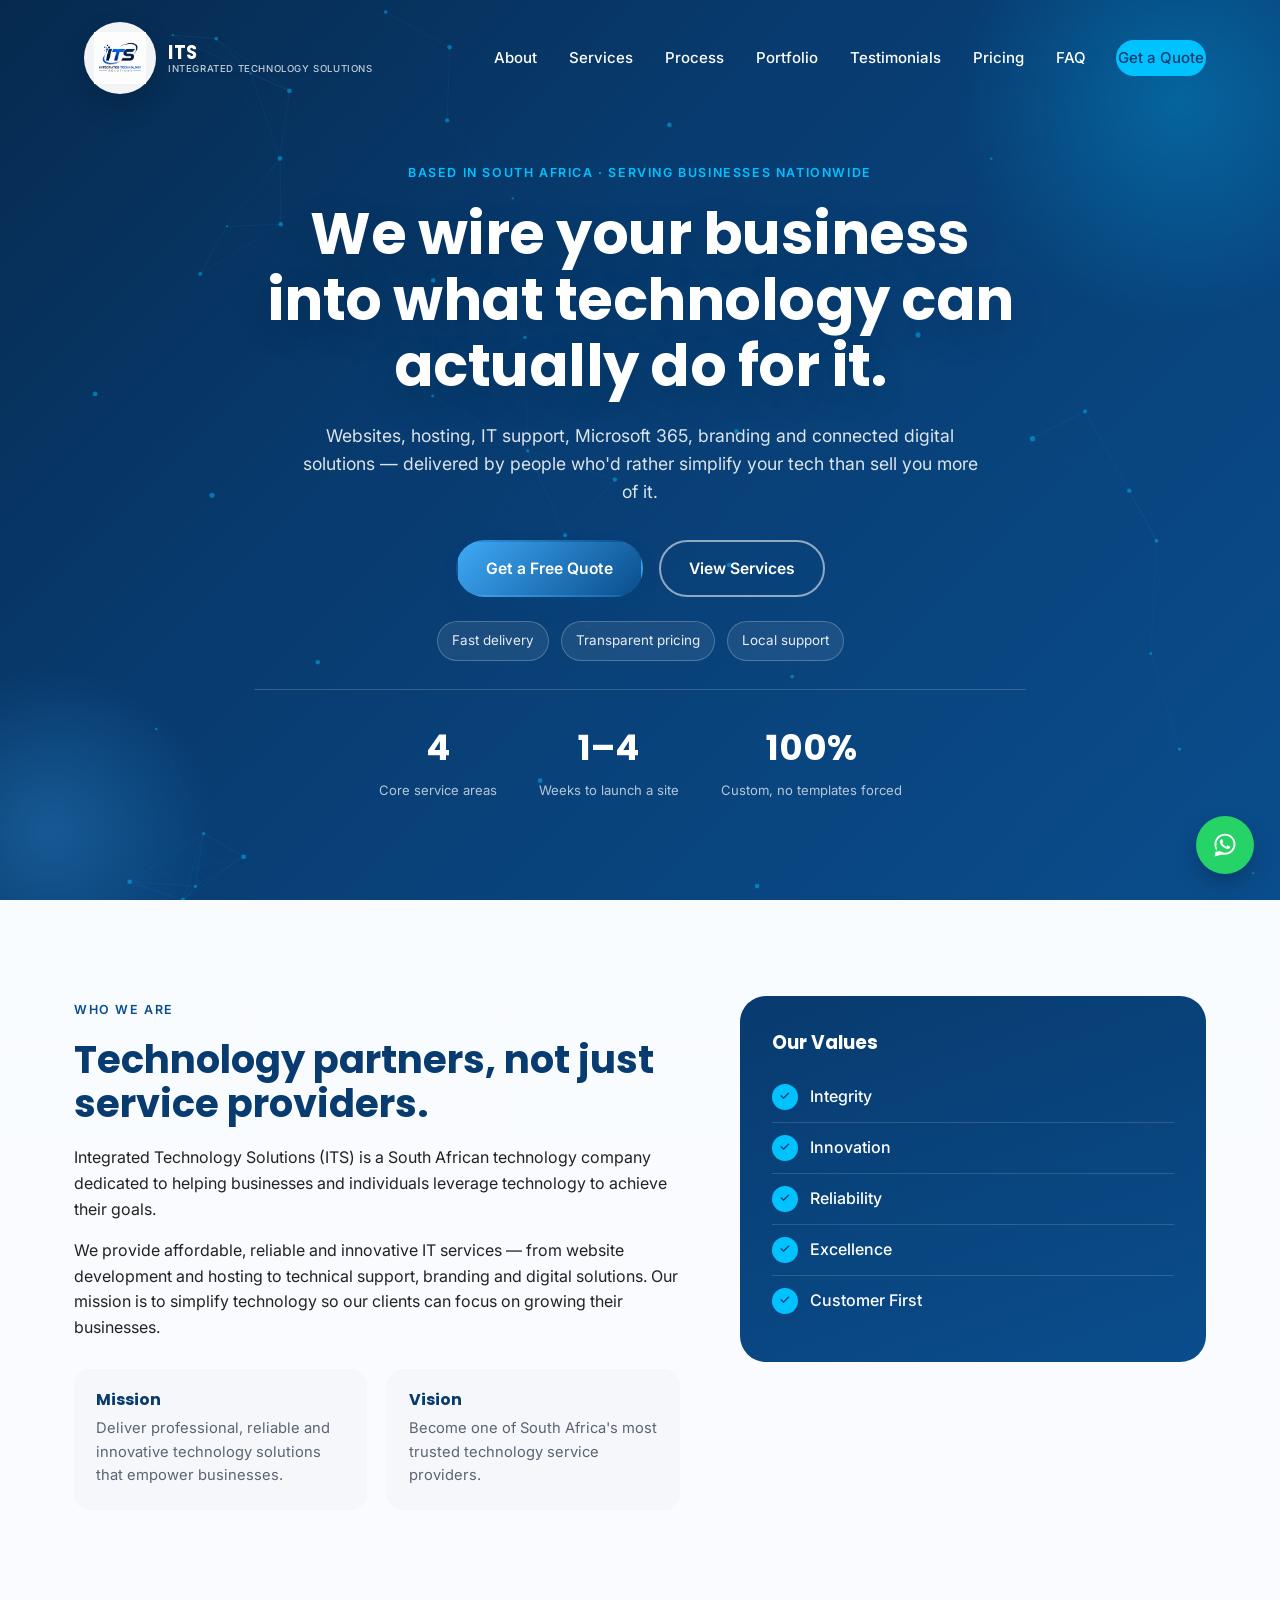
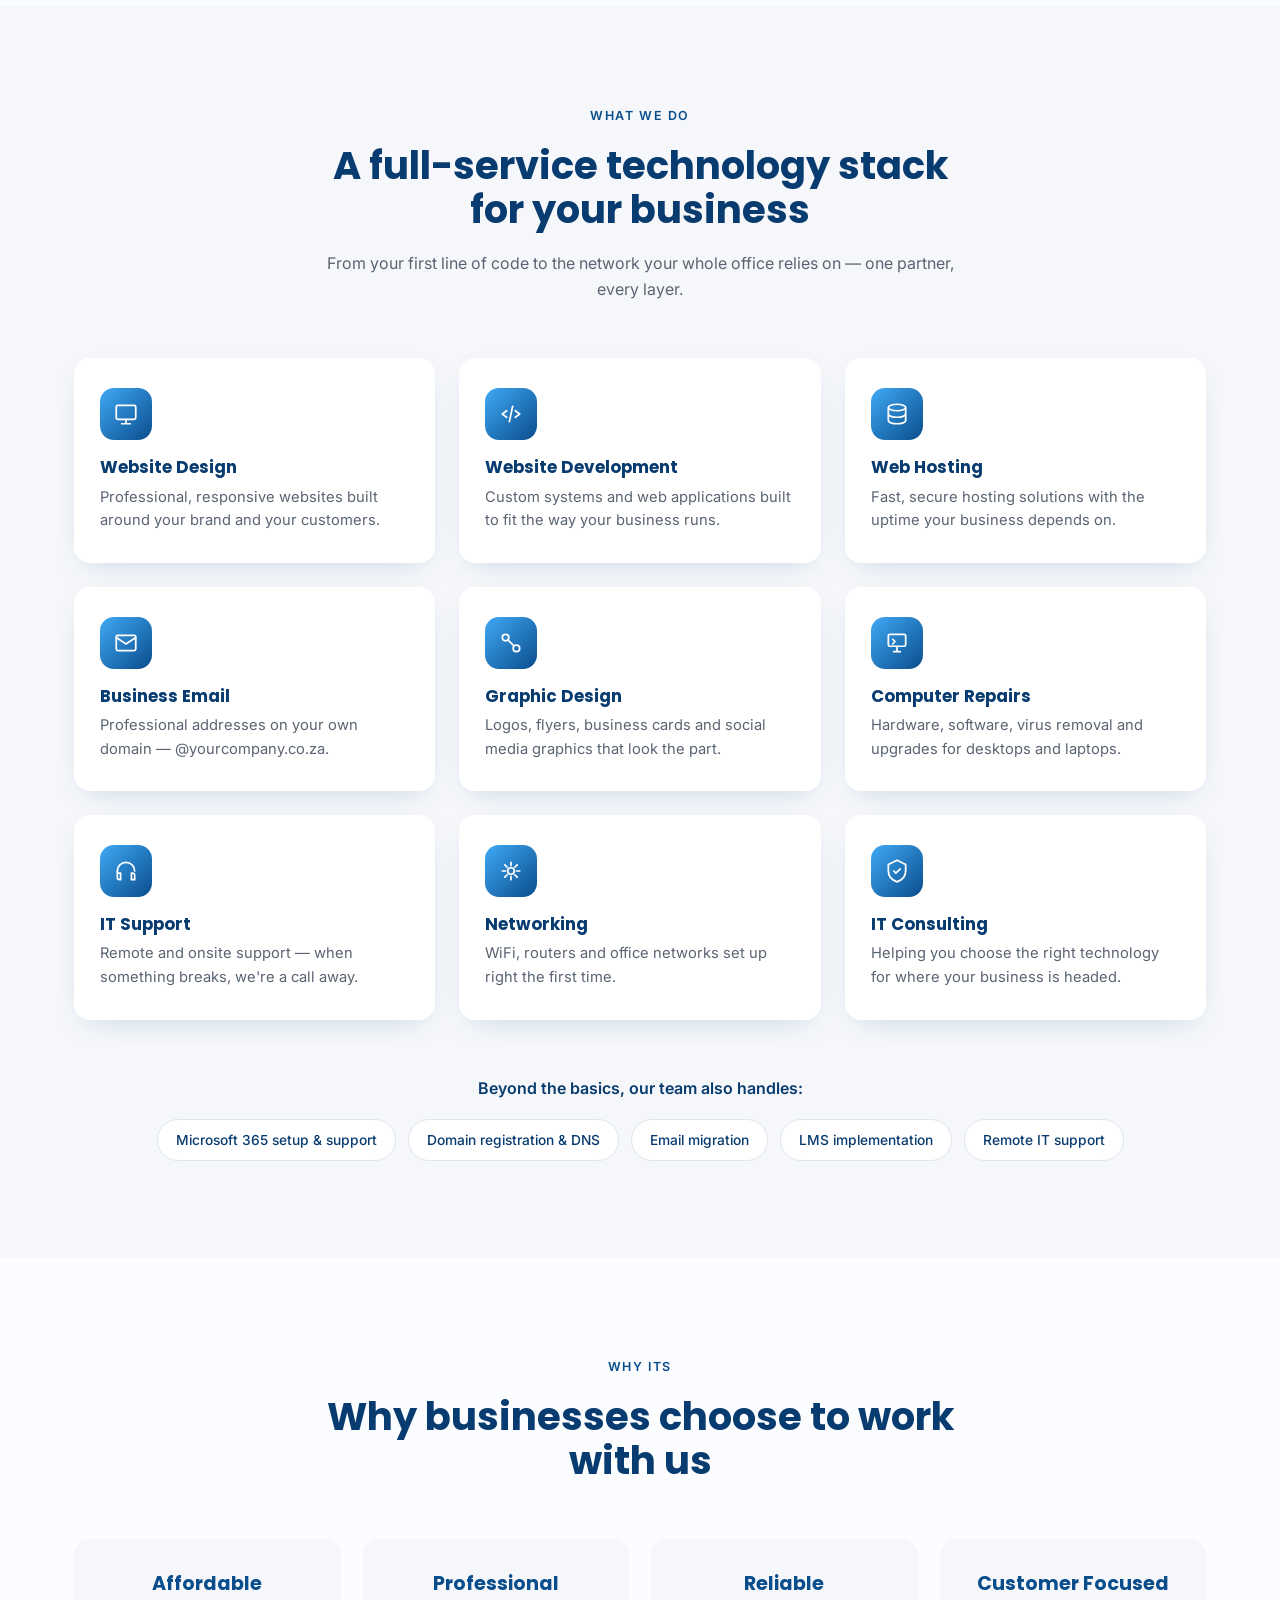
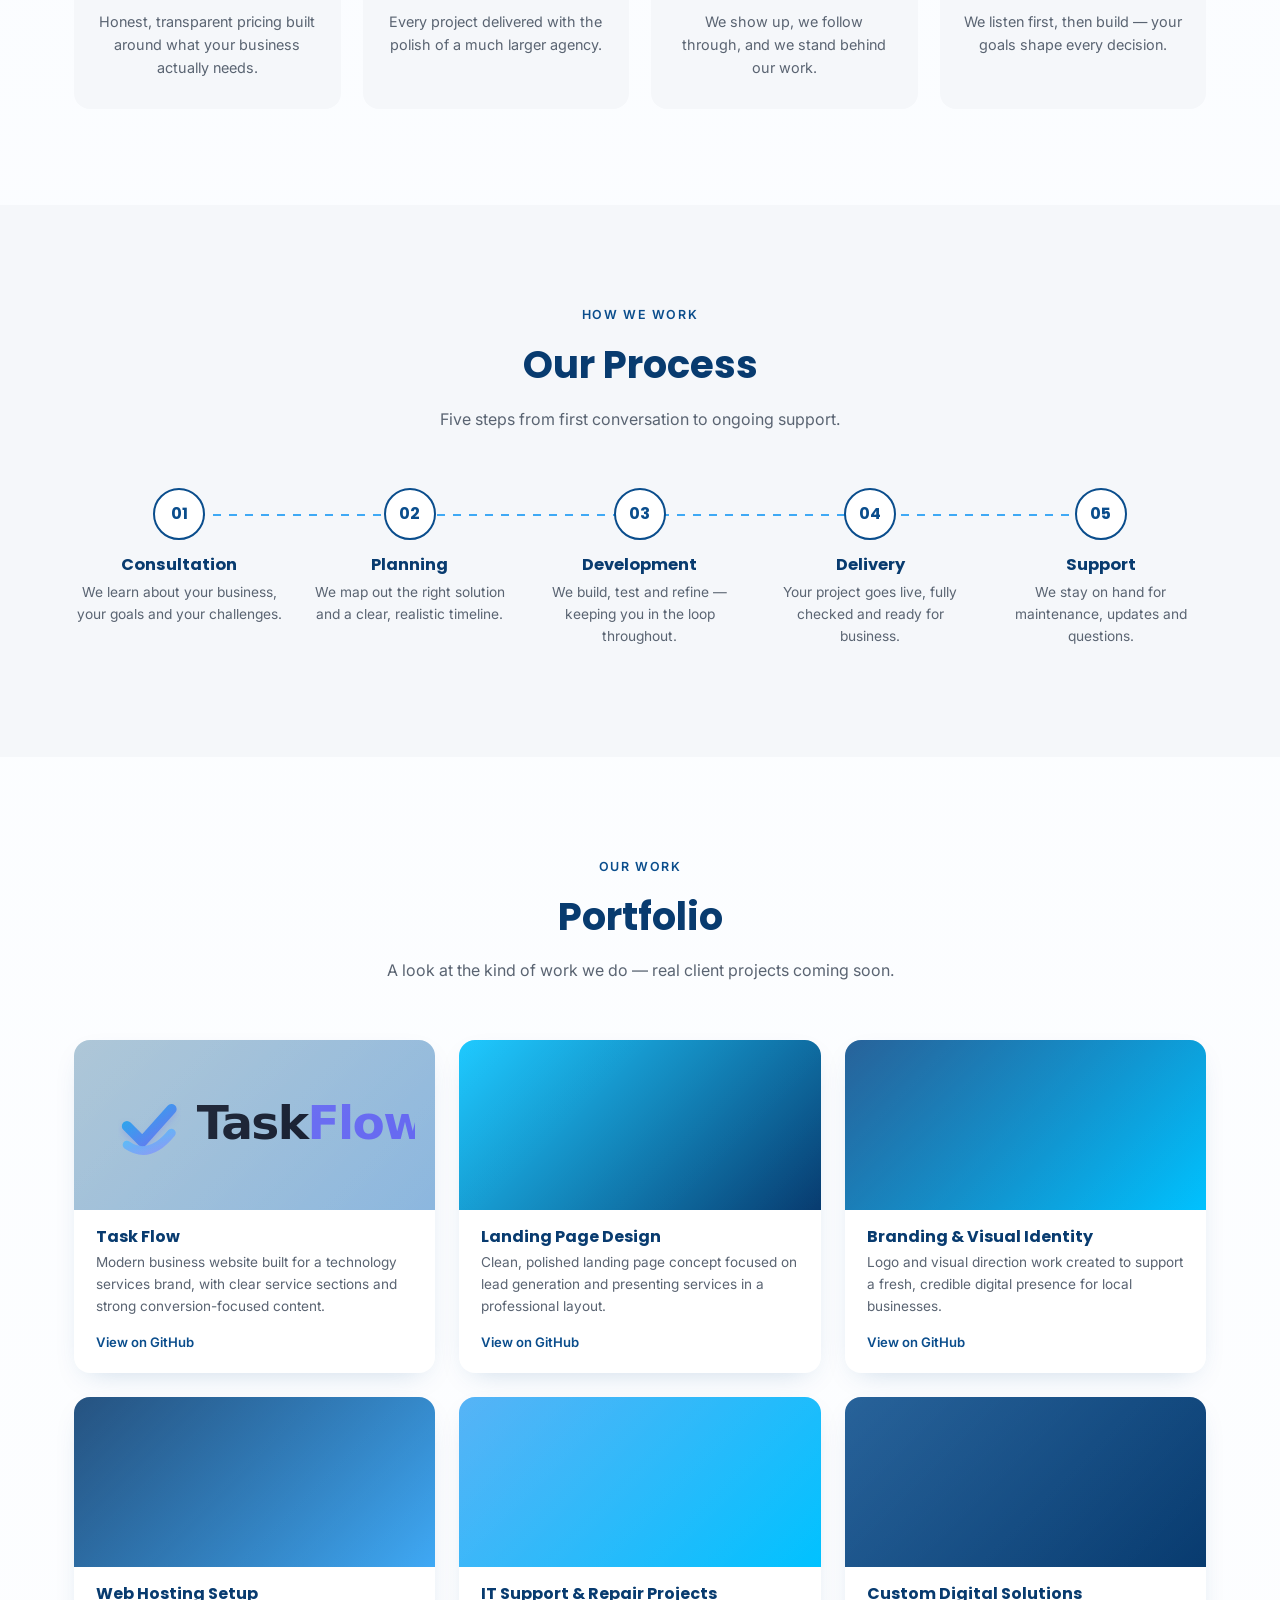
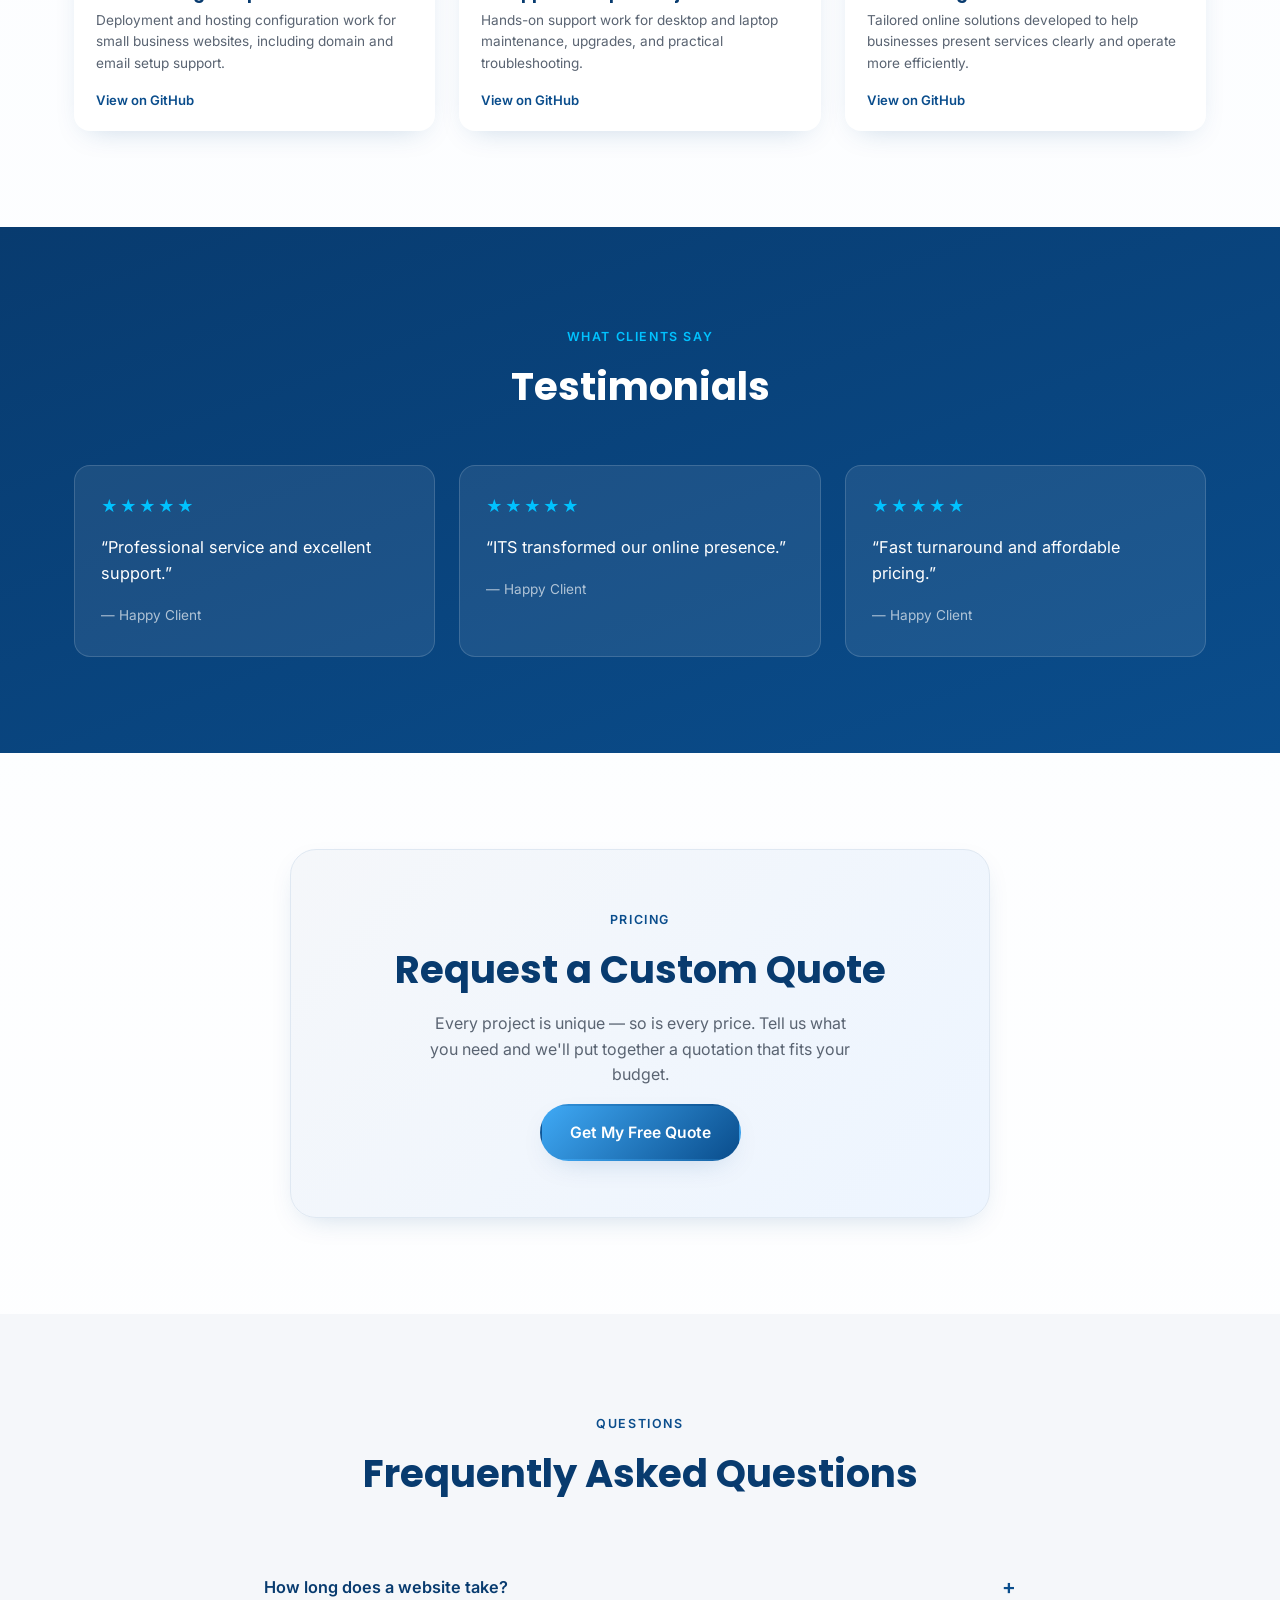
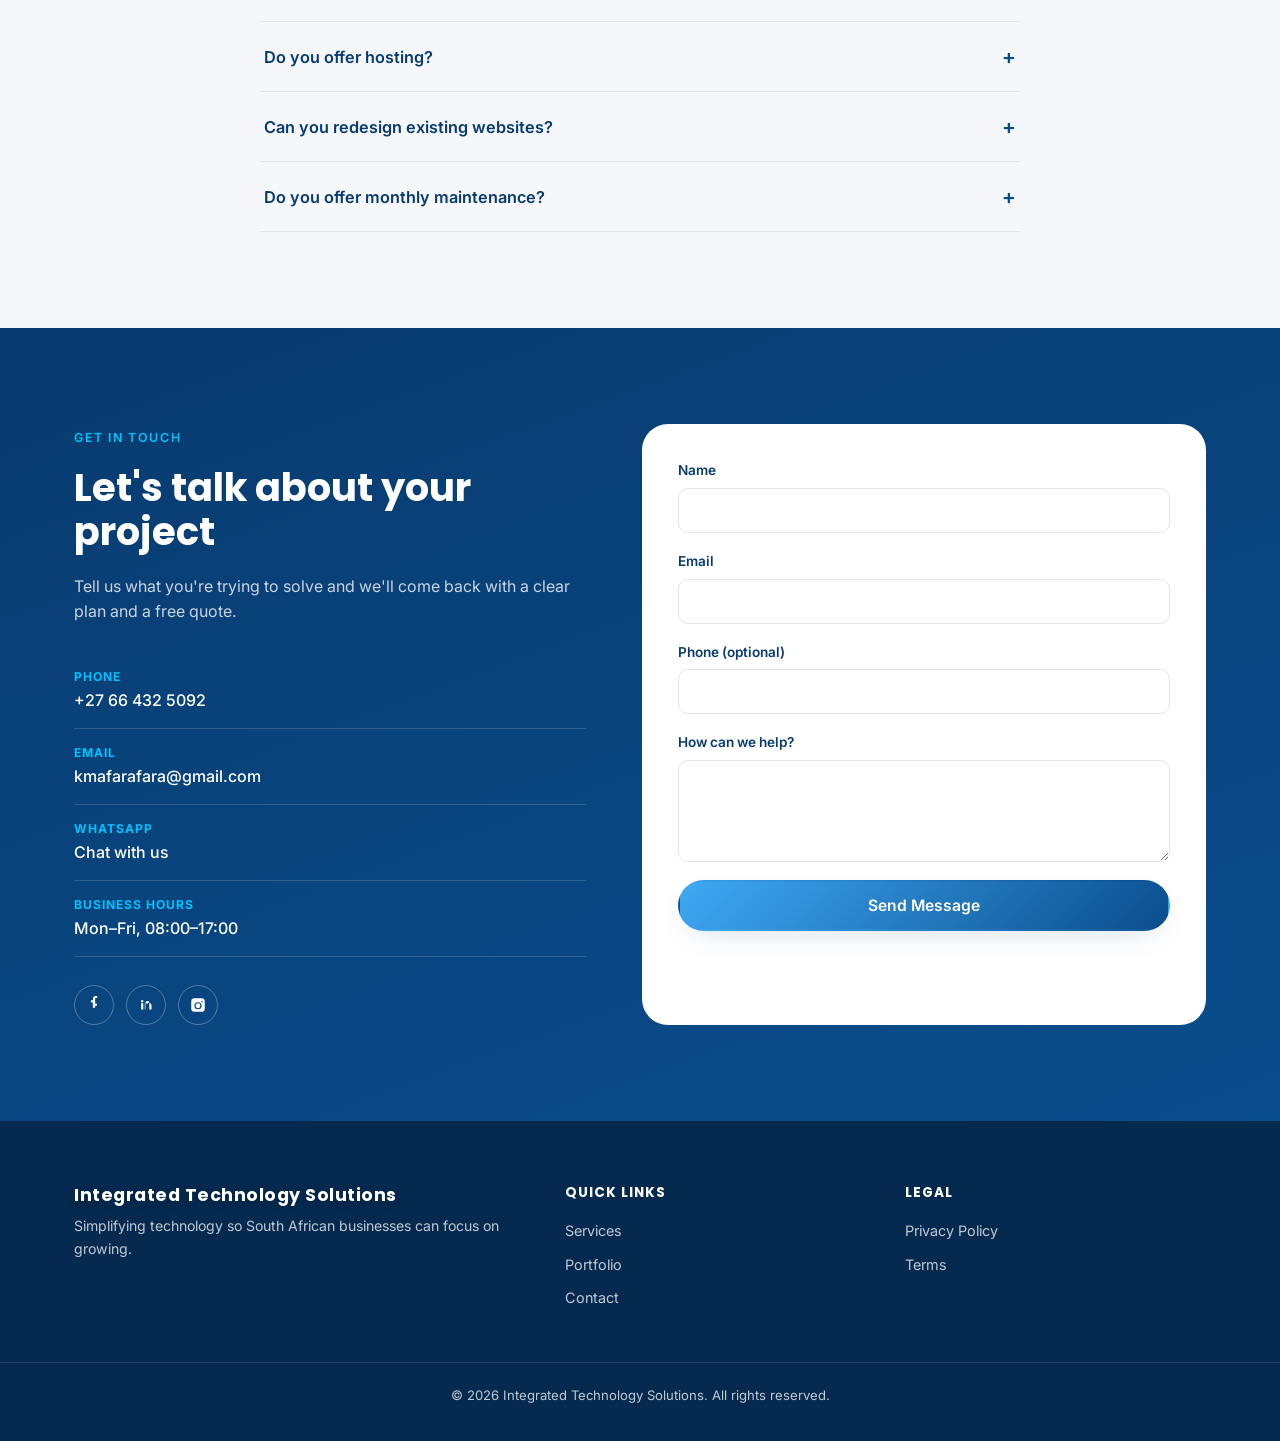
==== commit 06ab35ea: "Update website content, styling, and SEO" ====
--- a/index.html
+++ b/index.html
@@ -4,12 +4,63 @@
 <meta charset="UTF-8">
 <meta name="viewport" content="width=device-width, initial-scale=1.0">
 <title>Integrated Technology Solutions | IT Support, Web &amp; Hosting in South Africa</title>
-<meta name="description" content="Integrated Technology Solutions (ITS) — professional websites, IT support, hosting, Microsoft 365, branding and digital solutions for South African businesses.">
+<meta name="description" content="Integrated Technology Solutions (ITS) provides professional websites, IT support, hosting, Microsoft 365, branding and digital solutions for South African businesses.">
+<meta name="keywords" content="IT support South Africa, website design South Africa, web hosting South Africa, Microsoft 365 support, business branding, digital solutions">
+<meta name="author" content="Integrated Technology Solutions">
+<meta name="robots" content="index,follow,max-image-preview:large,max-snippet:-1,max-video-preview:-1">
+<meta name="theme-color" content="#0A4D8C">
+<meta name="geo.region" content="ZA">
+<meta name="geo.placename" content="South Africa">
+<link rel="canonical" href="https://integratedtechnologysolutions.co.za/">
+<link rel="sitemap" type="application/xml" href="/sitemap.xml">
 <link rel="icon" href="assets/img/its.ico">
 <link rel="preconnect" href="https://fonts.googleapis.com">
 <link rel="preconnect" href="https://fonts.gstatic.com" crossorigin>
 <link href="https://fonts.googleapis.com/css2?family=Poppins:wght@600;700;800&family=Inter:wght@400;500;600&display=swap" rel="stylesheet">
 <link rel="stylesheet" href="assets/css/style.css">
+<meta property="og:type" content="website">
+<meta property="og:locale" content="en_ZA">
+<meta property="og:url" content="https://integratedtechnologysolutions.co.za/">
+<meta property="og:title" content="Integrated Technology Solutions | IT Support, Web & Hosting in South Africa">
+<meta property="og:description" content="Professional websites, IT support, hosting, Microsoft 365, branding and digital solutions for South African businesses.">
+<meta property="og:image" content="https://integratedtechnologysolutions.co.za/assets/img/its.png">
+<meta property="og:image:alt" content="ITS logo for a South African technology services provider">
+<meta property="og:site_name" content="Integrated Technology Solutions">
+<meta name="twitter:card" content="summary_large_image">
+<meta name="twitter:title" content="Integrated Technology Solutions | IT Support, Web & Hosting in South Africa">
+<meta name="twitter:description" content="Professional websites, IT support, hosting, Microsoft 365, branding and digital solutions for South African businesses.">
+<meta name="twitter:image" content="https://integratedtechnologysolutions.co.za/assets/img/its.png">
+<meta name="twitter:image:alt" content="ITS logo for a South African technology services provider">
+<script type="application/ld+json">
+{
+  "@context": "https://schema.org",
+  "@type": "LocalBusiness",
+  "name": "Integrated Technology Solutions",
+  "legalName": "Integrated Technology Solutions",
+  "url": "https://integratedtechnologysolutions.co.za/",
+  "description": "Integrated Technology Solutions provides website design, web development, hosting, IT support, Microsoft 365 and branding services for businesses in South Africa.",
+  "telephone": "+27-66-432-5092",
+  "email": "kmafarafara@gmail.com",
+  "address": {
+    "@type": "PostalAddress",
+    "addressCountry": "ZA",
+    "addressRegion": "South Africa"
+  },
+  "areaServed": ["South Africa"],
+  "sameAs": [
+    "https://wa.me/27664325092"
+  ],
+  "openingHoursSpecification": [
+    {
+      "@type": "OpeningHoursSpecification",
+      "dayOfWeek": ["Monday", "Tuesday", "Wednesday", "Thursday", "Friday"],
+      "opens": "08:00",
+      "closes": "17:00"
+    }
+  ],
+  "priceRange": "$$"
+}
+</script>
 </head>
 <body>
 
@@ -191,8 +242,8 @@
         <span>Email migration</span>
         <span>LMS implementation</span>
         <span>Remote IT support</span>
-        <span>Security monitoring</span>
-        <span>Backup &amp; disaster recovery</span>
+        <!-- <span>Security monitoring</span> -->
+        <!-- <span>Backup &amp; disaster recovery</span> -->
       </div>
     </div>
   </div>
@@ -273,12 +324,44 @@
       <p class="section-sub">A look at the kind of work we do &mdash; real client projects coming soon.</p>
     </div>
     <div class="portfolio-grid">
-      <div class="portfolio-card reveal"><div class="portfolio-thumb thumb-1"></div><h3>Website Project</h3><p>Business website</p></div>
-      <div class="portfolio-card reveal"><div class="portfolio-thumb thumb-2"></div><h3>Website Project</h3><p>Business website</p></div>
-      <div class="portfolio-card reveal"><div class="portfolio-thumb thumb-3"></div><h3>Logo Design</h3><p>Brand identity</p></div>
-      <div class="portfolio-card reveal"><div class="portfolio-thumb thumb-4"></div><h3>Hosting Project</h3><p>Managed hosting</p></div>
-      <div class="portfolio-card reveal"><div class="portfolio-thumb thumb-5"></div><h3>Computer Repair</h3><p>Hardware service</p></div>
-      <div class="portfolio-card reveal"><div class="portfolio-thumb thumb-6"></div><h3>Business Branding</h3><p>Visual identity</p></div>
+      <div class="portfolio-card reveal">
+        <div class="portfolio-thumb thumb-1" role="img" aria-label="ITS company website project preview">
+           <img src="assets/img/logo 1.svg" alt="Project name preview">
+        </div>
+        <h3>Task Flow</h3>
+        <p>Modern business website built for a technology services brand, with clear service sections and strong conversion-focused content.</p>
+        <a href="https://kevinj110.github.io/todo-app/" target="_blank" rel="noopener" class="portfolio-link">View on GitHub</a>
+      </div>
+      <div class="portfolio-card reveal">
+        <div class="portfolio-thumb thumb-2" role="img" aria-label="Landing page design project preview"></div>
+        <h3>Landing Page Design</h3>
+        <p>Clean, polished landing page concept focused on lead generation and presenting services in a professional layout.</p>
+        <a href="https://github.com/KevinJ110/ITS" target="_blank" rel="noopener" class="portfolio-link">View on GitHub</a>
+      </div>
+      <div class="portfolio-card reveal">
+        <div class="portfolio-thumb thumb-3" role="img" aria-label="Branding and visual identity project preview"></div>
+        <h3>Branding & Visual Identity</h3>
+        <p>Logo and visual direction work created to support a fresh, credible digital presence for local businesses.</p>
+        <a href="https://github.com/KevinJ110/ITS" target="_blank" rel="noopener" class="portfolio-link">View on GitHub</a>
+      </div>
+      <div class="portfolio-card reveal">
+        <div class="portfolio-thumb thumb-4" role="img" aria-label="Web hosting setup project preview"></div>
+        <h3>Web Hosting Setup</h3>
+        <p>Deployment and hosting configuration work for small business websites, including domain and email setup support.</p>
+        <a href="https://github.com/KevinJ110/ITS" target="_blank" rel="noopener" class="portfolio-link">View on GitHub</a>
+      </div>
+      <div class="portfolio-card reveal">
+        <div class="portfolio-thumb thumb-5" role="img" aria-label="IT support and repair project preview"></div>
+        <h3>IT Support & Repair Projects</h3>
+        <p>Hands-on support work for desktop and laptop maintenance, upgrades, and practical troubleshooting.</p>
+        <a href="https://github.com/KevinJ110/ITS" target="_blank" rel="noopener" class="portfolio-link">View on GitHub</a>
+      </div>
+      <div class="portfolio-card reveal">
+        <div class="portfolio-thumb thumb-6" role="img" aria-label="Custom digital solutions project preview"></div>
+        <h3>Custom Digital Solutions</h3>
+        <p>Tailored online solutions developed to help businesses present services clearly and operate more efficiently.</p>
+        <a href="https://github.com/KevinJ110/ITS" target="_blank" rel="noopener" class="portfolio-link">View on GitHub</a>
+      </div>
     </div>
   </div>
 </section>
@@ -371,16 +454,28 @@
       <p>Tell us what you're trying to solve and we'll come back with a clear plan and a free quote.</p>
 
       <ul class="contact-details">
-        <li><strong>Phone</strong><a href="tel:+27000000000">+27 00 000 0000</a></li>
-        <li><strong>Email</strong><a href="mailto:info@yourcompany.co.za">info@yourcompany.co.za</a></li>
-        <li><strong>WhatsApp</strong><a href="https://wa.me/27000000000" target="_blank" rel="noopener">Chat with us</a></li>
+        <li><strong>Phone</strong><a href="tel:+27664325092">+27 66 432 5092</a></li>
+        <li><strong>Email</strong><a href="mailto:kmafarafara@gmail.com">kmafarafara@gmail.com</a></li>
+        <li><strong>WhatsApp</strong><a href="https://wa.me/27664325092" target="_blank" rel="noopener">Chat with us</a></li>
         <li><strong>Business Hours</strong><span>Mon&ndash;Fri, 08:00&ndash;17:00</span></li>
       </ul>
 
       <div class="social-row">
-        <a href="#" aria-label="Facebook">FB</a>
-        <a href="#" aria-label="LinkedIn">IN</a>
-        <a href="#" aria-label="Instagram">IG</a>
+        <a href="#" aria-label="Facebook">
+          <svg viewBox="0 0 24 24" aria-hidden="true">
+            <path d="M13.5 20v-7h2.3l.3-2.7h-2.6V3.9c0-.8.2-1.3 1.3-1.3h1.4V.1c-.2 0-1.1-.1-2.1-.1-2.1 0-3.5 1.3-3.5 3.7v2.1H8v2.7h2.5v7h3Z"/>
+          </svg>
+        </a>
+        <a href="#" aria-label="LinkedIn">
+          <svg viewBox="0 0 24 24" aria-hidden="true">
+            <path d="M6.94 8.5A1.56 1.56 0 1 0 6.94 5.38a1.56 1.56 0 0 0 0 3.12ZM5.5 9.75h2.88V18H5.5zM10.4 9.75h2.76v1.12h.04c.38-.72 1.32-1.48 2.72-1.48 2.9 0 3.44 1.91 3.44 4.39V18H16.4v-7.3c0-1.74-.03-3.98-2.43-3.98-2.43 0-2.8 1.9-2.8 3.85V18H10.4z"/>
+          </svg>
+        </a>
+        <a href="#" aria-label="Instagram">
+          <svg viewBox="0 0 24 24" aria-hidden="true">
+            <path d="M7 3h10a4 4 0 0 1 4 4v10a4 4 0 0 1-4 4H7a4 4 0 0 1-4-4V7a4 4 0 0 1 4-4Zm5 5.2A4.8 4.8 0 1 0 16.8 13 4.8 4.8 0 0 0 12 8.2Zm0 1.6A3.2 3.2 0 1 1 8.8 13 3.2 3.2 0 0 1 12 9.8Zm5.3-3.2a1.1 1.1 0 1 0 1.1 1.1 1.1 1.1 0 0 0-1.1-1.1Z"/>
+          </svg>
+        </a>
       </div>
     </div>
 
@@ -437,7 +532,7 @@
 </footer>
 
 <!-- ===== FLOATING WHATSAPP ===== -->
-<a href="https://wa.me/27000000000" class="whatsapp-float" target="_blank" rel="noopener" aria-label="Chat on WhatsApp">
+<a href="https://wa.me/27664325092" class="whatsapp-float" target="_blank" rel="noopener" aria-label="Chat on WhatsApp">
   <svg viewBox="0 0 32 32" width="28" height="28" fill="currentColor"><path d="M16.001 3C9.373 3 4 8.373 4 15c0 2.386.699 4.611 1.902 6.482L4 29l7.706-1.874A11.94 11.94 0 0016.001 27C22.628 27 28 21.627 28 15S22.628 3 16.001 3zm0 21.75c-1.988 0-3.85-.57-5.418-1.554l-.388-.242-4.575 1.113 1.15-4.46-.253-.393A9.71 9.71 0 016.25 15c0-5.376 4.375-9.75 9.751-9.75S25.75 9.624 25.75 15 21.377 24.75 16.001 24.75zm5.354-7.312c-.294-.147-1.737-.858-2.006-.956-.269-.098-.465-.147-.66.147-.196.294-.758.955-.929 1.152-.171.196-.343.22-.637.073-.294-.147-1.24-.457-2.362-1.457-.873-.779-1.463-1.741-1.634-2.035-.171-.294-.018-.453.129-.6.132-.132.294-.343.44-.514.148-.171.196-.294.294-.49.098-.196.049-.367-.024-.514-.073-.147-.66-1.59-.904-2.178-.238-.573-.48-.495-.66-.504-.171-.008-.367-.01-.563-.01s-.514.073-.783.367c-.269.294-1.026 1.002-1.026 2.444s1.051 2.836 1.198 3.032c.147.196 2.07 3.16 5.016 4.432.701.303 1.248.484 1.674.62.703.224 1.343.192 1.849.117.564-.084 1.737-.71 1.982-1.395.245-.685.245-1.272.171-1.395-.073-.123-.269-.196-.563-.343z"/></svg>
 </a>
 
--- a/assets/css/style.css
+++ b/assets/css/style.css
@@ -555,15 +555,38 @@
 .portfolio-thumb{
   height:170px;
   background-size:cover;
-}
-.thumb-1{background:linear-gradient(135deg,#3FA9F5,#0A4D8C);}
+  background-position:center;
+  display:flex;
+  align-items:center;
+  justify-content:center;
+  padding:20px;
+  position:relative;
+  overflow:hidden;
+}
+.portfolio-thumb::before{
+  content:'';
+  position:absolute;
+  inset:0;
+  background:linear-gradient(135deg, rgba(255,255,255,.12), rgba(255,255,255,0));
+  pointer-events:none;
+}
+.thumb-1{background:linear-gradient(135deg,#a3bfd2,#8cb7df);}
 .thumb-2{background:linear-gradient(135deg,#00C2FF,#083B6F);}
 .thumb-3{background:linear-gradient(135deg,#0A4D8C,#00C2FF);}
 .thumb-4{background:linear-gradient(135deg,#083B6F,#3FA9F5);}
 .thumb-5{background:linear-gradient(135deg,#3FA9F5,#00C2FF);}
 .thumb-6{background:linear-gradient(135deg,#0A4D8C,#083B6F);}
-.portfolio-card h3{font-size:1rem; margin:18px 22px 4px;}
-.portfolio-card p{font-size:.85rem; color:var(--text-soft); margin:0 22px 20px;}
+.portfolio-card h3{font-size:1rem; margin:18px 22px 6px;}
+.portfolio-card p{font-size:.85rem; color:var(--text-soft); margin:0 22px 12px;}
+.portfolio-link{
+  display:inline-flex;
+  align-items:center;
+  margin:0 22px 20px;
+  font-size:.82rem;
+  font-weight:600;
+  color:var(--primary);
+}
+.portfolio-link:hover{color:var(--accent);}
 
 /* ---------- Testimonials ---------- */
 .testimonial-grid{
@@ -656,10 +679,16 @@
   border-radius:50%;
   border:1px solid rgba(255,255,255,.3);
   display:flex; align-items:center; justify-content:center;
-  font-size:.75rem; font-weight:700;
+  color:var(--white);
   transition:.25s var(--ease);
 }
 .social-row a:hover{background:var(--accent); color:var(--primary-dark); border-color:var(--accent);}
+.social-row svg{
+  width:18px;
+  height:18px;
+  display:block;
+  fill:currentColor;
+}
 
 .contact-form{
   background:var(--white);
